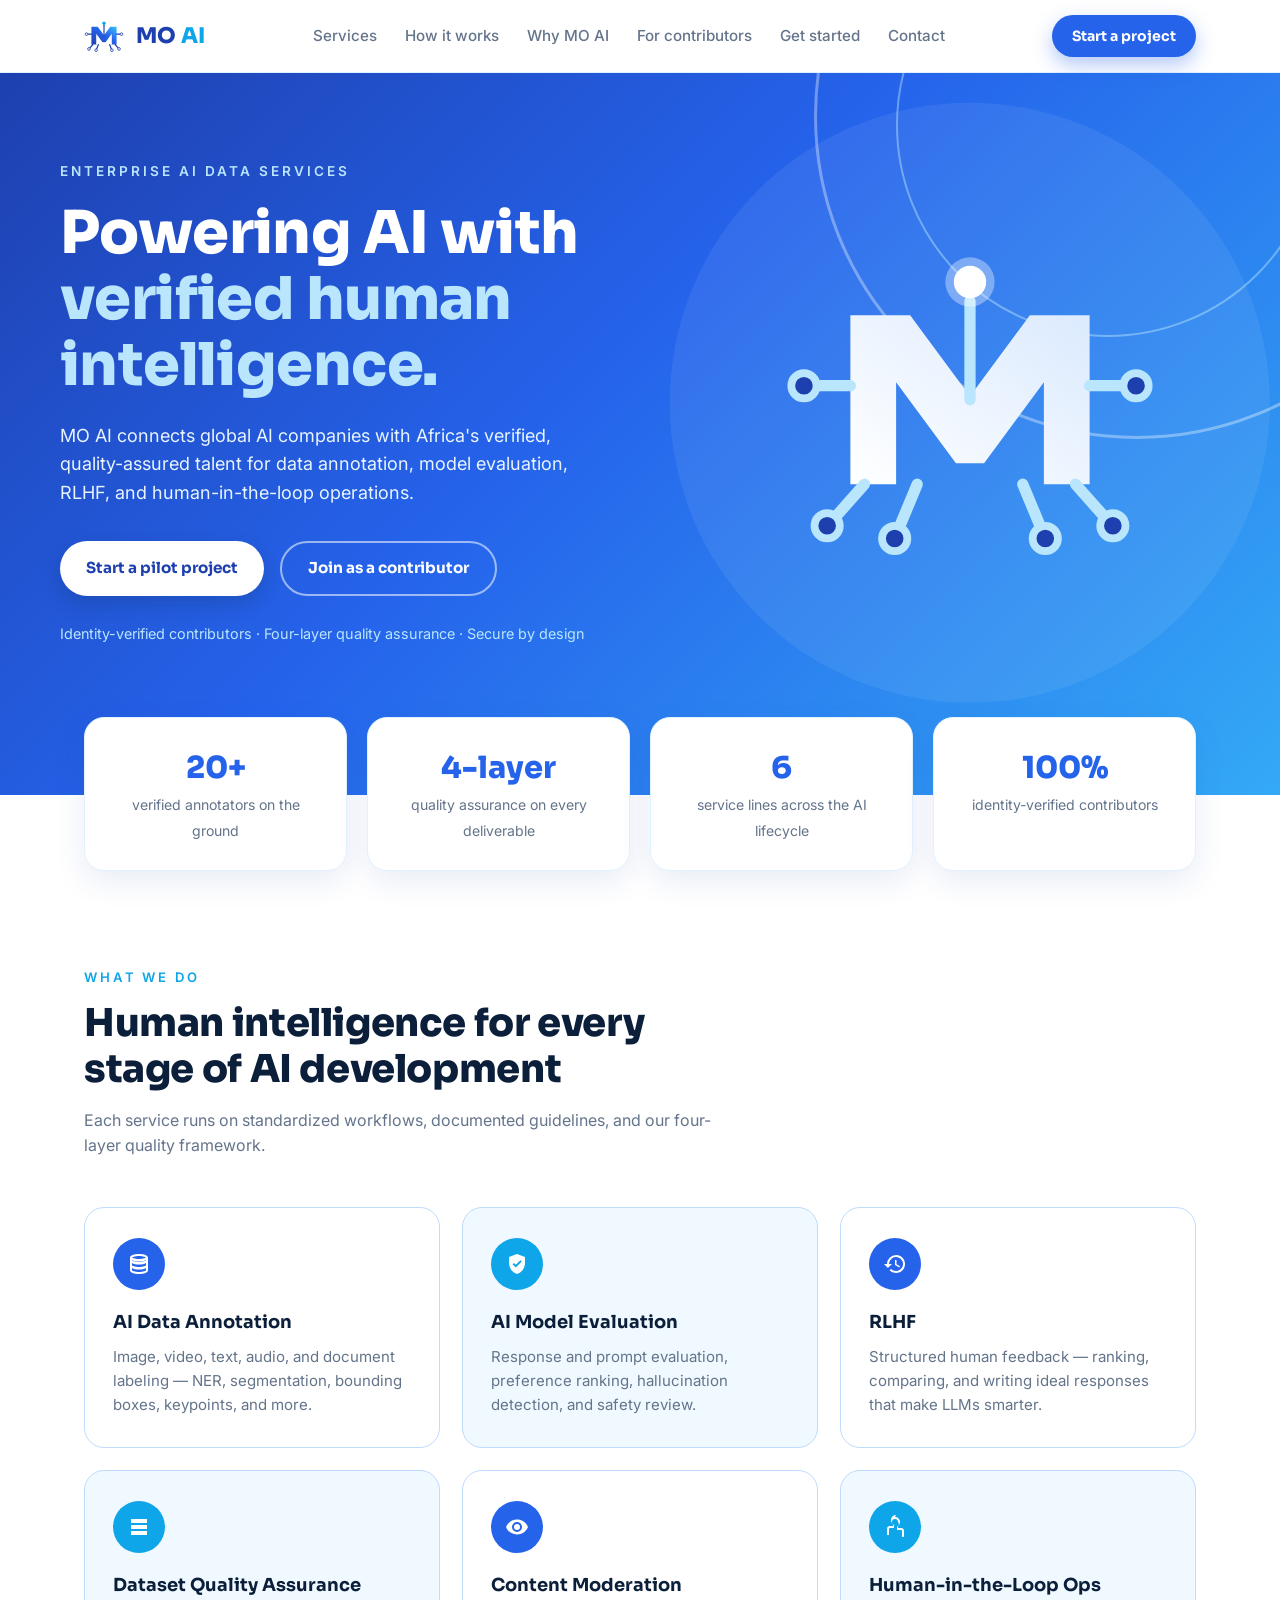
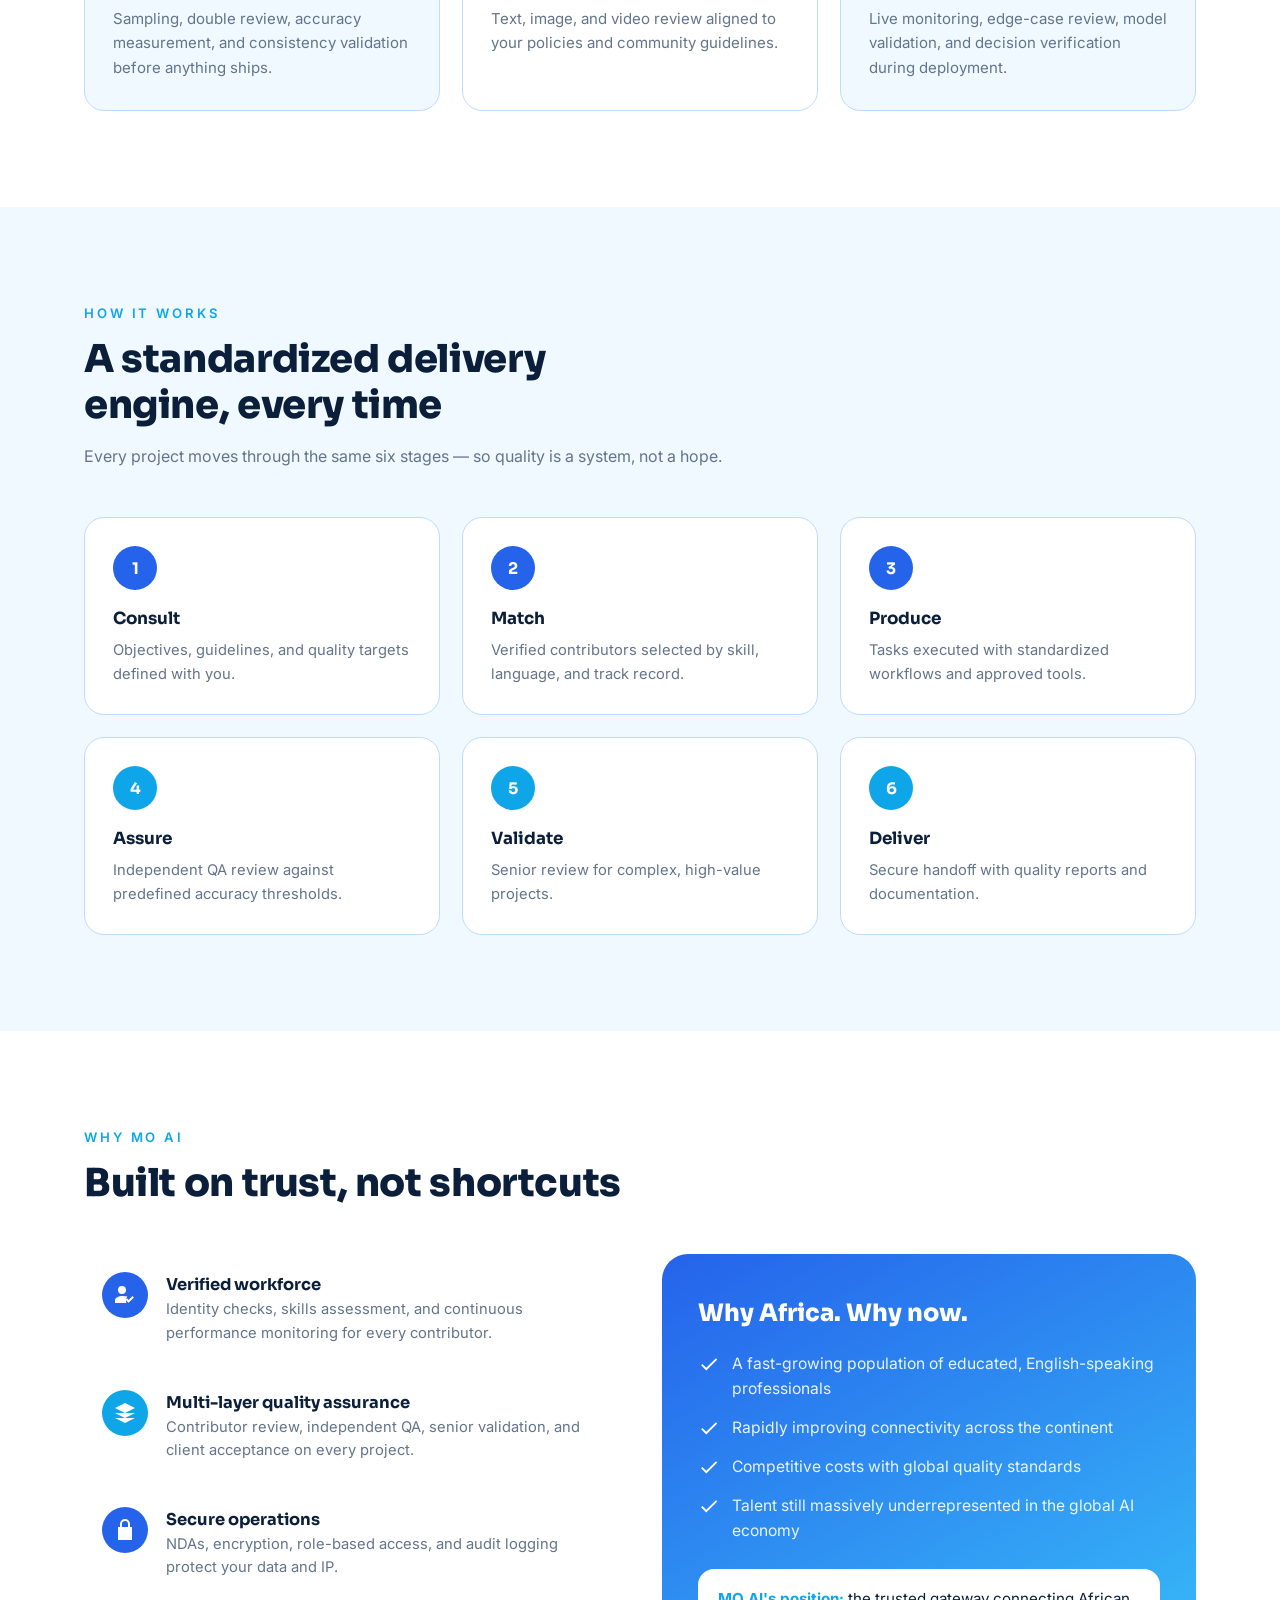
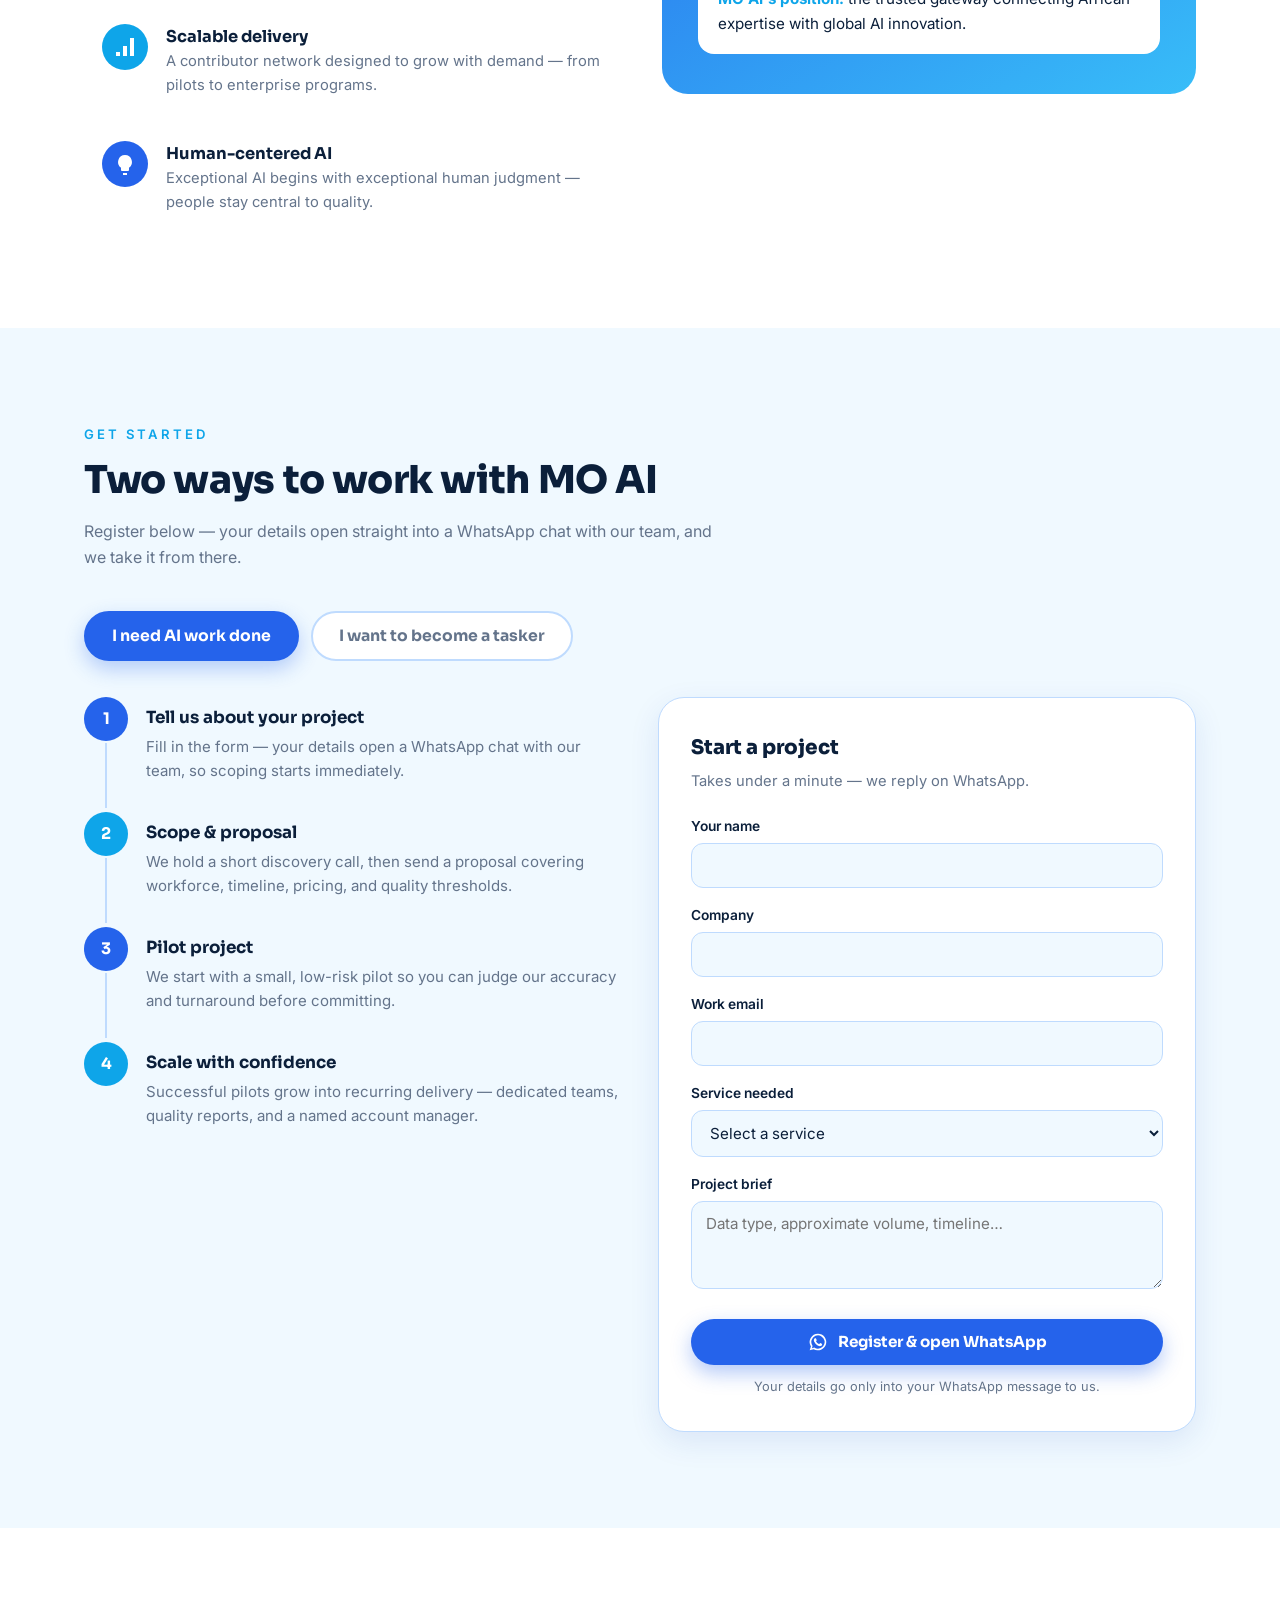
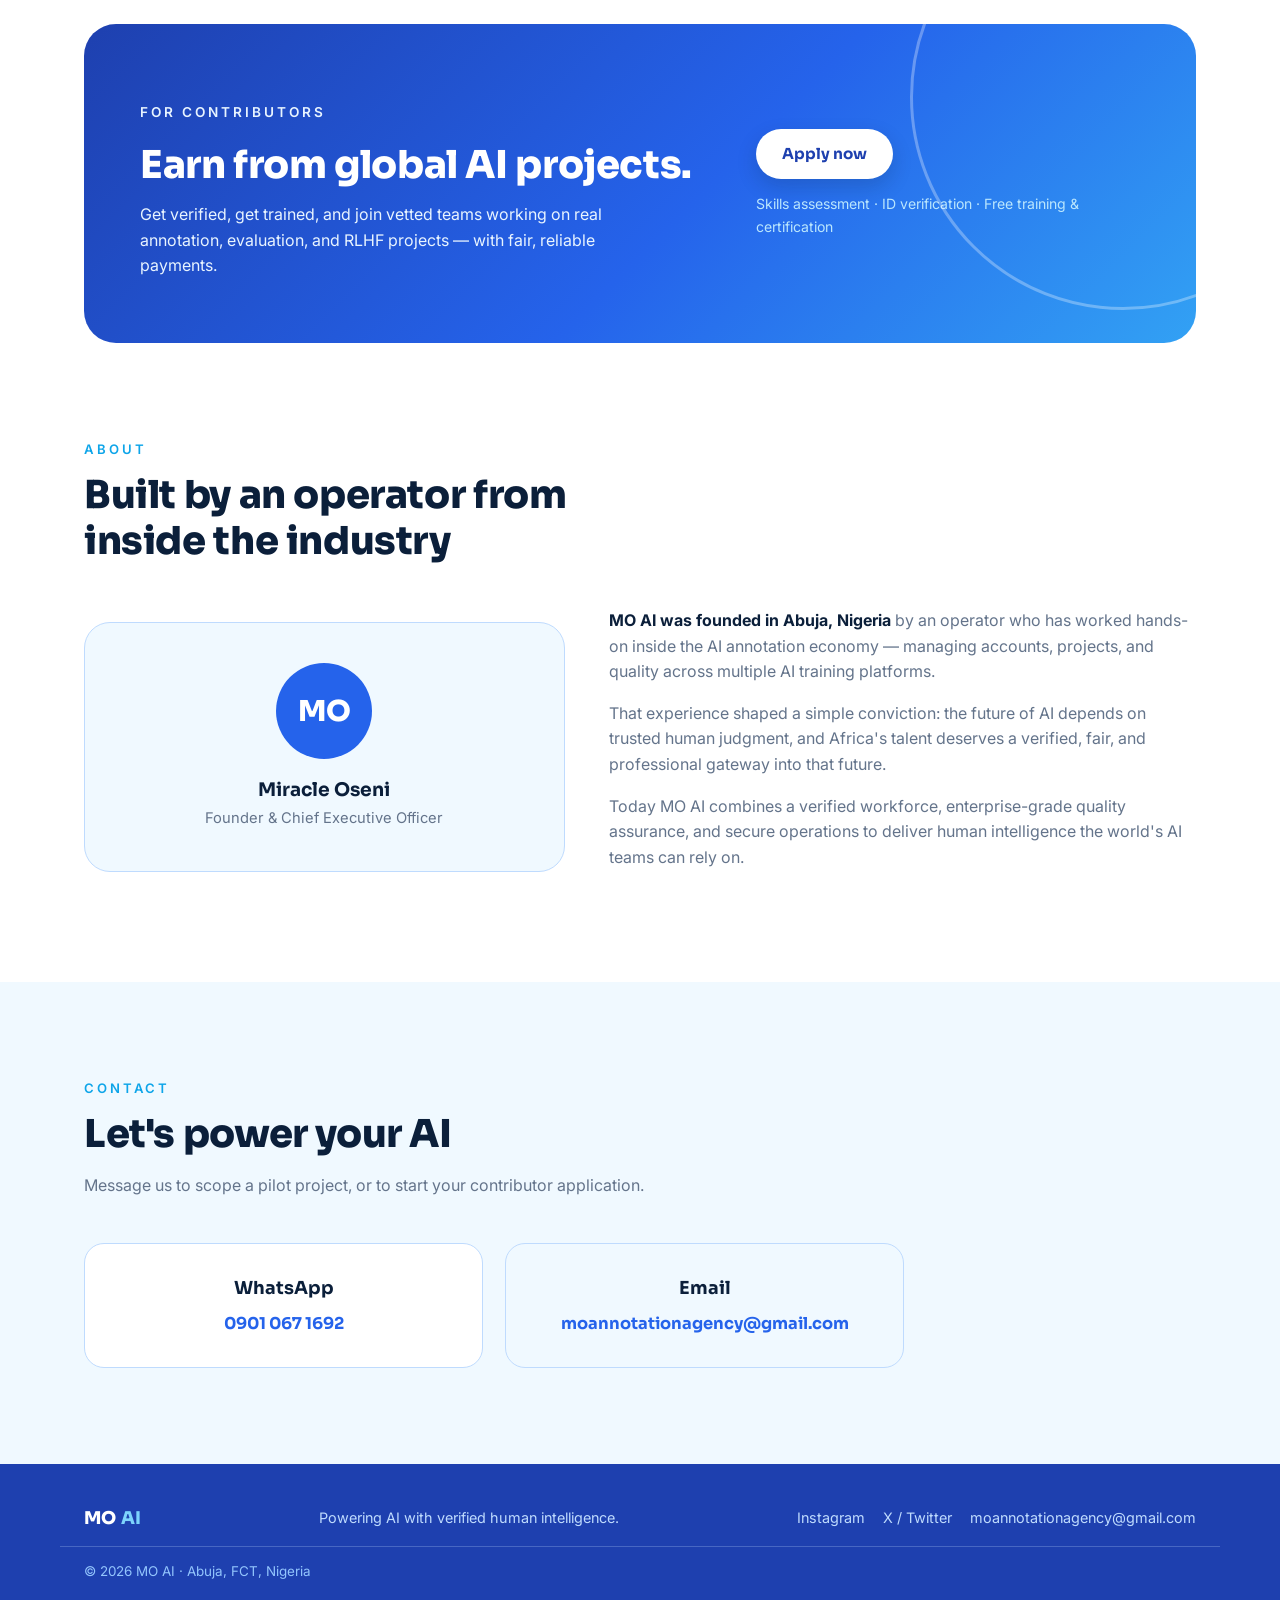
==== index.html @ 002bd19f "Rename MO_AI_Website.html to index.html" ====
<!DOCTYPE html>
<html lang="en">
<head>
<meta charset="UTF-8">
<meta name="viewport" content="width=device-width, initial-scale=1.0">
<title>MO AI — Powering AI with Verified Human Intelligence</title>
<meta name="description" content="MO AI provides enterprise-grade data annotation, AI evaluation, RLHF, and human-in-the-loop services delivered by Africa's verified talent.">
<link rel="preconnect" href="https://fonts.googleapis.com">
<link rel="preconnect" href="https://fonts.gstatic.com" crossorigin>
<link href="https://fonts.googleapis.com/css2?family=Sora:wght@600;700;800&family=Inter:wght@400;500;600;700&display=swap" rel="stylesheet">
<style>
:root{
  --deep:#1E40AF; --blue:#2563EB; --sky:#0EA5E9; --sky-br:#38BDF8;
  --tint:#F0F9FF; --tint2:#E0F2FE; --border:#BFDBFE;
  --ink:#0B1F3A; --mute:#64748B; --white:#FFFFFF;
  --sora:'Sora',sans-serif; --inter:'Inter',sans-serif;
  --radius:20px; --shadow:0 10px 30px rgba(30,64,175,.10);
}
*{margin:0;padding:0;box-sizing:border-box}
html{scroll-behavior:smooth}
body{font-family:var(--inter);color:var(--ink);background:var(--white);line-height:1.6;-webkit-font-smoothing:antialiased}
img,svg{display:block}
a{color:inherit;text-decoration:none}
:focus-visible{outline:3px solid var(--sky);outline-offset:3px;border-radius:6px}
.wrap{max-width:1160px;margin:0 auto;padding:0 24px}

/* ---------- nav ---------- */
.nav{position:sticky;top:0;z-index:50;background:rgba(255,255,255,.92);backdrop-filter:blur(10px);border-bottom:1px solid var(--tint2)}
.nav-in{display:flex;align-items:center;justify-content:space-between;height:72px}
.brand{display:flex;align-items:center;gap:12px;font-family:var(--sora);font-weight:800;font-size:1.35rem;letter-spacing:.01em}
.brand .mo{color:var(--deep)}.brand .ai{color:var(--sky)}
.brand svg{width:40px;height:40px}
.nav-links{display:flex;align-items:center;gap:28px;font-weight:500;font-size:.95rem;color:var(--mute)}
.nav-links a:hover{color:var(--blue)}
.btn{display:inline-flex;align-items:center;gap:10px;font-family:var(--sora);font-weight:700;border-radius:999px;padding:13px 26px;font-size:.95rem;transition:transform .15s ease, box-shadow .15s ease;cursor:pointer;border:0}
.btn:hover{transform:translateY(-2px)}
.btn-blue{background:var(--blue);color:#fff;box-shadow:0 8px 20px rgba(37,99,235,.35)}
.btn-white{background:#fff;color:var(--deep);box-shadow:0 8px 20px rgba(11,31,58,.18)}
.btn-ghost{background:transparent;color:#fff;border:2px solid rgba(255,255,255,.55)}
.btn-ghost:hover{border-color:#fff}
.nav .btn{padding:10px 20px;font-size:.88rem}
.menu-btn{display:none;background:none;border:0;cursor:pointer;padding:8px}
.menu-btn svg{width:26px;height:26px;stroke:var(--deep)}

/* ---------- hero ---------- */
.hero{position:relative;color:#fff;background:linear-gradient(135deg,var(--deep) 0%,var(--blue) 45%,var(--sky-br) 115%);overflow:hidden}
.hero::before,.hero::after{content:"";position:absolute;border-radius:50%;border:3px solid rgba(255,255,255,.35);pointer-events:none}
.hero::before{width:640px;height:640px;top:-280px;right:-180px}
.hero::after{width:420px;height:420px;top:-160px;right:-40px;border-color:rgba(186,230,253,.45);border-width:2px}
.hero-in{display:grid;grid-template-columns:1.1fr .9fr;gap:48px;align-items:center;padding:88px 0 150px;position:relative;z-index:1}
.kicker{font-family:var(--inter);font-weight:600;font-size:.85rem;letter-spacing:.22em;text-transform:uppercase;color:#BAE6FD;margin-bottom:18px}
.hero h1{font-family:var(--sora);font-weight:800;font-size:clamp(2.3rem,4.6vw,3.7rem);line-height:1.12;letter-spacing:-.01em}
.hero h1 .alt{color:#BAE6FD}
.hero p.lead{margin:22px 0 34px;font-size:1.13rem;color:#E8F4FF;max-width:34rem}
.hero-ctas{display:flex;gap:16px;flex-wrap:wrap}
.hero-note{margin-top:26px;font-size:.9rem;color:#BAE6FD}
.hero-mark{position:relative;display:flex;justify-content:center}
.hero-mark .halo{position:absolute;inset:auto;width:120%;aspect-ratio:1;border-radius:50%;background:rgba(255,255,255,.07);top:50%;left:50%;transform:translate(-50%,-50%)}
.hero-mark svg{width:min(380px,80%);height:auto;position:relative}
@keyframes pulse{0%,100%{transform:scale(1);opacity:1}50%{transform:scale(1.5);opacity:.25}}
.node-pulse{transform-origin:center;transform-box:fill-box;animation:pulse 2.6s ease-in-out infinite}
@media (prefers-reduced-motion:reduce){.node-pulse{animation:none}html{scroll-behavior:auto}}

/* ---------- stats ---------- */
.stats{position:relative;z-index:2;margin-top:-78px}
.stats-grid{display:grid;grid-template-columns:repeat(4,1fr);gap:20px}
.stat{background:#fff;border:1px solid var(--tint2);border-radius:var(--radius);box-shadow:var(--shadow);padding:26px 24px;text-align:center}
.stat b{display:block;font-family:var(--sora);font-weight:800;font-size:1.9rem;color:var(--blue)}
.stat span{font-size:.88rem;color:var(--mute)}

/* ---------- sections ---------- */
section{padding:96px 0}
.eyebrow{font-weight:600;font-size:.82rem;letter-spacing:.22em;text-transform:uppercase;color:var(--sky);margin-bottom:12px}
h2{font-family:var(--sora);font-weight:800;font-size:clamp(1.7rem,3vw,2.4rem);line-height:1.2;letter-spacing:-.01em;max-width:36rem}
.section-sub{margin-top:16px;color:var(--mute);max-width:40rem}

/* services */
.grid-3{display:grid;grid-template-columns:repeat(3,1fr);gap:22px;margin-top:48px}
.card{border:1px solid var(--border);border-radius:var(--radius);padding:30px 28px;background:#fff;transition:transform .18s ease,box-shadow .18s ease}
.card:nth-child(even){background:var(--tint)}
.card:hover{transform:translateY(-5px);box-shadow:var(--shadow)}
.chip{width:52px;height:52px;border-radius:50%;display:flex;align-items:center;justify-content:center;margin-bottom:18px}
.chip svg{width:24px;height:24px;fill:#fff}
.c-blue{background:var(--blue)}.c-sky{background:var(--sky)}
.card h3{font-family:var(--sora);font-weight:700;font-size:1.12rem;margin-bottom:8px}
.card p{font-size:.94rem;color:var(--mute)}

/* process */
.process{background:var(--tint)}
.steps{display:grid;grid-template-columns:repeat(3,1fr);gap:22px;margin-top:48px}
.step{background:#fff;border:1px solid var(--border);border-radius:var(--radius);padding:28px}
.step .num{width:44px;height:44px;border-radius:50%;background:var(--blue);color:#fff;font-family:var(--sora);font-weight:700;display:flex;align-items:center;justify-content:center;margin-bottom:16px}
.step:nth-child(n+4) .num{background:var(--sky)}
.step h3{font-family:var(--sora);font-size:1.05rem;font-weight:700;margin-bottom:6px}
.step p{font-size:.92rem;color:var(--mute)}

/* why */
.why-grid{display:grid;grid-template-columns:1fr 1fr;gap:44px;margin-top:48px;align-items:start}
.pillars{display:flex;flex-direction:column;gap:8px}
.pillar{display:flex;gap:18px;padding:18px;border-radius:16px}
.pillar:hover{background:var(--tint)}
.pillar .chip{width:46px;height:46px;flex:none;margin:0}
.pillar h3{font-family:var(--sora);font-size:1.02rem;font-weight:700}
.pillar p{font-size:.92rem;color:var(--mute)}
.why-panel{background:linear-gradient(150deg,var(--blue),var(--sky-br));border-radius:26px;color:#fff;padding:40px 36px;position:sticky;top:100px}
.why-panel h3{font-family:var(--sora);font-weight:800;font-size:1.5rem;margin-bottom:16px}
.why-panel ul{list-style:none;display:flex;flex-direction:column;gap:14px;margin:18px 0 26px}
.why-panel li{display:flex;gap:12px;font-size:.98rem;color:#E8F4FF}
.why-panel li svg{width:22px;height:22px;flex:none;fill:#fff;margin-top:2px}
.why-quote{background:#fff;color:var(--ink);border-radius:16px;padding:18px 20px;font-size:.95rem}
.why-quote b{color:var(--sky)}

/* contributors band */
.join{background:linear-gradient(135deg,var(--deep),var(--blue) 55%,var(--sky-br) 120%);border-radius:32px;color:#fff;padding:64px 56px;display:grid;grid-template-columns:1.2fr .8fr;gap:40px;align-items:center;position:relative;overflow:hidden}
.join::after{content:"";position:absolute;width:420px;height:420px;border-radius:50%;border:3px solid rgba(255,255,255,.3);right:-140px;top:-140px}
.join h2{color:#fff}
.join p{color:#E8F4FF;margin-top:14px;max-width:30rem}
.join-ctas{display:flex;flex-direction:column;gap:14px;align-items:flex-start}
.join .small{font-size:.88rem;color:#BAE6FD}

/* about */
.about-grid{display:grid;grid-template-columns:.9fr 1.1fr;gap:44px;align-items:center;margin-top:44px}
.about-card{background:var(--tint);border:1px solid var(--border);border-radius:26px;padding:40px;text-align:center}
.about-card .avatar{width:96px;height:96px;border-radius:50%;background:var(--blue);color:#fff;font-family:var(--sora);font-weight:800;font-size:1.8rem;display:flex;align-items:center;justify-content:center;margin:0 auto 16px}
.about-card h3{font-family:var(--sora);font-weight:700}
.about-card span{color:var(--mute);font-size:.92rem}
.about-copy p{color:var(--mute);margin-bottom:16px}
.about-copy p b{color:var(--ink)}

/* get started */
.gs{background:var(--tint)}
.tabs{display:flex;gap:12px;margin-top:40px;flex-wrap:wrap}
.tab-btn{font-family:var(--sora);font-weight:700;font-size:.98rem;border:2px solid var(--border);background:#fff;color:var(--mute);border-radius:999px;padding:13px 26px;cursor:pointer;transition:all .15s ease}
.tab-btn.active{background:var(--blue);border-color:var(--blue);color:#fff;box-shadow:0 8px 20px rgba(37,99,235,.3)}
.tab-panel{display:none;margin-top:36px}
.tab-panel.active{display:grid;grid-template-columns:1fr 1fr;gap:36px;align-items:start}
.howto{display:flex;flex-direction:column;gap:0}
.howto .hstep{display:flex;gap:18px;position:relative;padding-bottom:28px}
.howto .hstep::before{content:"";position:absolute;left:21px;top:46px;bottom:4px;width:2px;background:var(--border)}
.howto .hstep:last-child::before{display:none}
.howto .num{width:44px;height:44px;flex:none;border-radius:50%;background:var(--blue);color:#fff;font-family:var(--sora);font-weight:700;display:flex;align-items:center;justify-content:center}
.howto .hstep:nth-child(even) .num{background:var(--sky)}
.howto h3{font-family:var(--sora);font-size:1.05rem;font-weight:700;margin-bottom:4px;padding-top:8px}
.howto p{font-size:.94rem;color:var(--mute)}
.regform{background:#fff;border:1px solid var(--border);border-radius:26px;padding:34px 32px;box-shadow:var(--shadow)}
.regform h3{font-family:var(--sora);font-weight:800;font-size:1.25rem;margin-bottom:6px}
.regform .formsub{font-size:.92rem;color:var(--mute);margin-bottom:22px}
.field{margin-bottom:16px}
.field label{display:block;font-weight:600;font-size:.86rem;margin-bottom:6px;color:var(--ink)}
.field input,.field select,.field textarea{width:100%;border:1.5px solid var(--border);border-radius:12px;padding:12px 14px;font-family:var(--inter);font-size:.95rem;color:var(--ink);background:var(--tint)}
.field input:focus,.field select:focus,.field textarea:focus{outline:none;border-color:var(--blue);background:#fff}
.field textarea{resize:vertical;min-height:88px}
.regform .btn{width:100%;justify-content:center;margin-top:6px}
.regform .privacy{font-size:.8rem;color:var(--mute);margin-top:12px;text-align:center}
.wa-ico{width:20px;height:20px;fill:#fff}

/* contact / footer */
.contact{background:var(--tint)}
.contact-grid{display:grid;grid-template-columns:repeat(2,1fr);gap:22px;margin-top:44px;max-width:820px}
.contact .card{text-align:center}
.contact .card a{font-family:var(--sora);font-weight:700;color:var(--blue);font-size:1.02rem}
footer{background:var(--deep);color:#BFDBFE;padding:40px 0;font-size:.9rem}
.foot{display:flex;align-items:center;justify-content:space-between;gap:20px;flex-wrap:wrap}
.foot .brand{font-size:1.1rem}
.foot .brand .mo{color:#fff}.foot .brand .ai{color:#7DD3FC}
.foot a:hover{color:#fff}

/* reveal */
.reveal{opacity:0;transform:translateY(22px);transition:opacity .6s ease,transform .6s ease}
.reveal.in{opacity:1;transform:none}
@media (prefers-reduced-motion:reduce){.reveal{opacity:1;transform:none;transition:none}}

/* responsive */
@media (max-width:960px){
  .hero-in{grid-template-columns:1fr;padding:64px 0 130px}
  .hero-mark{order:-1}.hero-mark svg{width:220px}
  .stats-grid{grid-template-columns:repeat(2,1fr)}
  .grid-3,.steps{grid-template-columns:repeat(2,1fr)}
  .why-grid,.about-grid,.join{grid-template-columns:1fr}
  .tab-panel.active{grid-template-columns:1fr}
  .why-panel{position:static}
  .contact-grid{grid-template-columns:1fr}
  .nav-links{display:none;position:absolute;top:72px;left:0;right:0;background:#fff;flex-direction:column;align-items:flex-start;padding:20px 24px;gap:18px;border-bottom:1px solid var(--tint2)}
  .nav-links.open{display:flex}
  .menu-btn{display:block}
}
@media (max-width:600px){
  .grid-3,.steps{grid-template-columns:1fr}
  .join{padding:44px 28px}
  section{padding:72px 0}
}
</style>
</head>
<body>

<!-- ================= NAV ================= -->
<nav class="nav">
  <div class="wrap nav-in">
    <a class="brand" href="#top" aria-label="MO AI home">
      <svg viewBox="-4 6 108 90" aria-hidden="true">
        <defs><linearGradient id="g1" x1="0" y1="1" x2="1" y2="0">
          <stop offset="0" stop-color="#1E40AF"/><stop offset=".55" stop-color="#2563EB"/><stop offset="1" stop-color="#38BDF8"/>
        </linearGradient></defs>
        <polygon points="16,26 33,26 50,49 67,26 84,26 84,74 71,74 71,45 54,68 46,68 29,45 29,74 16,74" fill="url(#g1)"/>
        <g stroke="#1E40AF" stroke-width="3.2" stroke-linecap="round">
          <line x1="50" y1="50" x2="50" y2="22"/><line x1="35" y1="74" x2="30" y2="86"/><line x1="65" y1="74" x2="70" y2="86"/>
          <line x1="20" y1="74" x2="12" y2="83"/><line x1="80" y1="74" x2="88" y2="83"/>
          <line x1="16" y1="46" x2="6" y2="46"/><line x1="84" y1="46" x2="94" y2="46"/>
        </g>
        <g fill="#fff" stroke="#1E40AF" stroke-width="2.2">
          <circle cx="28.6" cy="89.4" r="3.6"/><circle cx="71.4" cy="89.4" r="3.6"/><circle cx="9.4" cy="85.8" r="3.6"/>
          <circle cx="90.6" cy="85.8" r="3.6"/><circle cx="2.8" cy="46" r="3.6"/><circle cx="97.2" cy="46" r="3.6"/>
        </g>
        <circle cx="50" cy="16.5" r="4.6" fill="#0EA5E9"/>
      </svg>
      <span><span class="mo">MO</span> <span class="ai">AI</span></span>
    </a>
    <div class="nav-links" id="navLinks">
      <a href="#services">Services</a>
      <a href="#process">How it works</a>
      <a href="#why">Why MO AI</a>
      <a href="#start-tasker">For contributors</a>
      <a href="#start-client">Get started</a>
      <a href="#contact">Contact</a>
    </div>
    <div style="display:flex;align-items:center;gap:12px">
      <a class="btn btn-blue" href="https://wa.me/2349010671692" target="_blank" rel="noopener">Start a project</a>
      <button class="menu-btn" id="menuBtn" aria-label="Open menu" aria-expanded="false">
        <svg viewBox="0 0 24 24" fill="none" stroke-width="2.4" stroke-linecap="round"><path d="M4 7h16M4 12h16M4 17h16"/></svg>
      </button>
    </div>
  </div>
</nav>

<!-- ================= HERO ================= -->
<header class="hero" id="top">
  <div class="wrap hero-in">
    <div>
      <p class="kicker">Enterprise AI data services</p>
      <h1>Powering AI with <span class="alt">verified human intelligence.</span></h1>
      <p class="lead">MO AI connects global AI companies with Africa's verified, quality-assured talent for data annotation, model evaluation, RLHF, and human-in-the-loop operations.</p>
      <div class="hero-ctas">
        <a class="btn btn-white" href="#start-client">Start a pilot project</a>
        <a class="btn btn-ghost" href="#start-tasker">Join as a contributor</a>
      </div>
      <p class="hero-note">Identity-verified contributors · Four-layer quality assurance · Secure by design</p>
    </div>
    <div class="hero-mark" aria-hidden="true">
      <div class="halo"></div>
      <svg viewBox="-4 6 108 90">
        <defs><linearGradient id="g2" x1="0" y1="1" x2="1" y2="0">
          <stop offset="0" stop-color="#ffffff"/><stop offset="1" stop-color="#DBEAFE"/>
        </linearGradient></defs>
        <polygon points="16,26 33,26 50,49 67,26 84,26 84,74 71,74 71,45 54,68 46,68 29,45 29,74 16,74" fill="url(#g2)"/>
        <g stroke="#BAE6FD" stroke-width="3.2" stroke-linecap="round">
          <line x1="50" y1="50" x2="50" y2="22"/><line x1="35" y1="74" x2="30" y2="86"/><line x1="65" y1="74" x2="70" y2="86"/>
          <line x1="20" y1="74" x2="12" y2="83"/><line x1="80" y1="74" x2="88" y2="83"/>
          <line x1="16" y1="46" x2="6" y2="46"/><line x1="84" y1="46" x2="94" y2="46"/>
        </g>
        <g fill="#1E40AF" stroke="#BAE6FD" stroke-width="2.2">
          <circle cx="28.6" cy="89.4" r="3.6"/><circle cx="71.4" cy="89.4" r="3.6"/><circle cx="9.4" cy="85.8" r="3.6"/>
          <circle cx="90.6" cy="85.8" r="3.6"/><circle cx="2.8" cy="46" r="3.6"/><circle cx="97.2" cy="46" r="3.6"/>
        </g>
        <circle class="node-pulse" cx="50" cy="16.5" r="7" fill="rgba(255,255,255,.35)"/>
        <circle cx="50" cy="16.5" r="4.6" fill="#ffffff"/>
      </svg>
    </div>
  </div>
</header>

<!-- ================= STATS ================= -->
<div class="stats">
  <div class="wrap stats-grid">
    <div class="stat reveal"><b>20+</b><span>verified annotators on the ground</span></div>
    <div class="stat reveal"><b>4-layer</b><span>quality assurance on every deliverable</span></div>
    <div class="stat reveal"><b>6</b><span>service lines across the AI lifecycle</span></div>
    <div class="stat reveal"><b>100%</b><span>identity-verified contributors</span></div>
  </div>
</div>

<!-- ================= SERVICES ================= -->
<section id="services">
  <div class="wrap">
    <p class="eyebrow reveal">What we do</p>
    <h2 class="reveal">Human intelligence for every stage of AI development</h2>
    <p class="section-sub reveal">Each service runs on standardized workflows, documented guidelines, and our four-layer quality framework.</p>
    <div class="grid-3">
      <div class="card reveal">
        <div class="chip c-blue"><svg viewBox="0 0 24 24"><path d="M12 2C7 2 3 3.6 3 5.5v13C3 20.4 7 22 12 22s9-1.6 9-3.5v-13C21 3.6 17 2 12 2zm0 2c4.4 0 7 1.3 7 1.5S16.4 7 12 7 5 5.7 5 5.5 7.6 4 12 4zm7 14.5c0 .2-2.6 1.5-7 1.5s-7-1.3-7-1.5V16c1.6 1 4.2 1.5 7 1.5s5.4-.5 7-1.5v2.5zm0-5c0 .2-2.6 1.5-7 1.5s-7-1.3-7-1.5V11c1.6 1 4.2 1.5 7 1.5s5.4-.5 7-1.5v2.5zm0-5C19 8.7 16.4 10 12 10S5 8.7 5 8.5V8c1.6 1 4.2 1.5 7 1.5S17.4 9 19 8v.5z"/></svg></div>
        <h3>AI Data Annotation</h3>
        <p>Image, video, text, audio, and document labeling — NER, segmentation, bounding boxes, keypoints, and more.</p>
      </div>
      <div class="card reveal">
        <div class="chip c-sky"><svg viewBox="0 0 24 24"><path d="M12 2 4 5v6c0 5 3.4 9.7 8 11 4.6-1.3 8-6 8-11V5l-8-3zm-1.2 13.6-3.3-3.3 1.4-1.4 1.9 1.9 4.6-4.6 1.4 1.4-6 6z"/></svg></div>
        <h3>AI Model Evaluation</h3>
        <p>Response and prompt evaluation, preference ranking, hallucination detection, and safety review.</p>
      </div>
      <div class="card reveal">
        <div class="chip c-blue"><svg viewBox="0 0 24 24"><path d="M13 3a9 9 0 0 0-9 9H1l3.9 3.9L9 12H6a7 7 0 1 1 2 4.9l-1.4 1.4A9 9 0 1 0 13 3zm-1 5v5l4.3 2.5.7-1.2-3.5-2V8H12z"/></svg></div>
        <h3>RLHF</h3>
        <p>Structured human feedback — ranking, comparing, and writing ideal responses that make LLMs smarter.</p>
      </div>
      <div class="card reveal">
        <div class="chip c-sky"><svg viewBox="0 0 24 24"><path d="M4 4h16v4H4V4zm0 6h16v4H4v-4zm0 6h16v4H4v-4z"/></svg></div>
        <h3>Dataset Quality Assurance</h3>
        <p>Sampling, double review, accuracy measurement, and consistency validation before anything ships.</p>
      </div>
      <div class="card reveal">
        <div class="chip c-blue"><svg viewBox="0 0 24 24"><path d="M12 4.5C7 4.5 2.7 7.6 1 12c1.7 4.4 6 7.5 11 7.5S21.3 16.4 23 12c-1.7-4.4-6-7.5-11-7.5zm0 12.5a5 5 0 1 1 0-10 5 5 0 0 1 0 10zm0-8a3 3 0 1 0 0 6 3 3 0 0 0 0-6z"/></svg></div>
        <h3>Content Moderation</h3>
        <p>Text, image, and video review aligned to your policies and community guidelines.</p>
      </div>
      <div class="card reveal">
        <div class="chip c-sky"><svg viewBox="0 0 24 24"><path d="M12 2a5 5 0 0 1 5 5c0 1.7-.8 3.1-2 4v2h3a3 3 0 0 1 3 3v6h-2v-6a1 1 0 0 0-1-1h-4v-3.3l.7-.5A3 3 0 0 0 15 7a3 3 0 1 0-6 0c0 1 .5 1.9 1.3 2.4l.7.5V13H7a1 1 0 0 0-1 1v6H4v-6a3 3 0 0 1 3-3h3v-2c-1.2-.9-2-2.3-2-4a5 5 0 0 1 5-5z"/></svg></div>
        <h3>Human-in-the-Loop Ops</h3>
        <p>Live monitoring, edge-case review, model validation, and decision verification during deployment.</p>
      </div>
    </div>
  </div>
</section>

<!-- ================= PROCESS ================= -->
<section class="process" id="process">
  <div class="wrap">
    <p class="eyebrow reveal">How it works</p>
    <h2 class="reveal">A standardized delivery engine, every time</h2>
    <p class="section-sub reveal">Every project moves through the same six stages — so quality is a system, not a hope.</p>
    <div class="steps">
      <div class="step reveal"><div class="num">1</div><h3>Consult</h3><p>Objectives, guidelines, and quality targets defined with you.</p></div>
      <div class="step reveal"><div class="num">2</div><h3>Match</h3><p>Verified contributors selected by skill, language, and track record.</p></div>
      <div class="step reveal"><div class="num">3</div><h3>Produce</h3><p>Tasks executed with standardized workflows and approved tools.</p></div>
      <div class="step reveal"><div class="num">4</div><h3>Assure</h3><p>Independent QA review against predefined accuracy thresholds.</p></div>
      <div class="step reveal"><div class="num">5</div><h3>Validate</h3><p>Senior review for complex, high-value projects.</p></div>
      <div class="step reveal"><div class="num">6</div><h3>Deliver</h3><p>Secure handoff with quality reports and documentation.</p></div>
    </div>
  </div>
</section>

<!-- ================= WHY ================= -->
<section id="why">
  <div class="wrap">
    <p class="eyebrow reveal">Why MO AI</p>
    <h2 class="reveal">Built on trust, not shortcuts</h2>
    <div class="why-grid">
      <div class="pillars">
        <div class="pillar reveal">
          <div class="chip c-blue"><svg viewBox="0 0 24 24"><path d="M9 11a4 4 0 1 0 0-8 4 4 0 0 0 0 8zm0 2c-3.3 0-7 1.7-7 4v3h11.5a6.5 6.5 0 0 1-.5-2.5c0-1.4.5-2.8 1.3-3.9C13 13.2 11 13 9 13zm10.5 0-3.9 3.9-1.6-1.6-1.4 1.4 3 3 5.3-5.3-1.4-1.4z"/></svg></div>
          <div><h3>Verified workforce</h3><p>Identity checks, skills assessment, and continuous performance monitoring for every contributor.</p></div>
        </div>
        <div class="pillar reveal">
          <div class="chip c-sky"><svg viewBox="0 0 24 24"><path d="M12 2 2 7l10 5 10-5-10-5zM2 12l10 5 10-5M2 17l10 5 10-5"/></svg></div>
          <div><h3>Multi-layer quality assurance</h3><p>Contributor review, independent QA, senior validation, and client acceptance on every project.</p></div>
        </div>
        <div class="pillar reveal">
          <div class="chip c-blue"><svg viewBox="0 0 24 24"><path d="M12 1a5 5 0 0 0-5 5v3H5v13h14V9h-2V6a5 5 0 0 0-5-5zm3 8H9V6a3 3 0 1 1 6 0v3z"/></svg></div>
          <div><h3>Secure operations</h3><p>NDAs, encryption, role-based access, and audit logging protect your data and IP.</p></div>
        </div>
        <div class="pillar reveal">
          <div class="chip c-sky"><svg viewBox="0 0 24 24"><path d="M3 17h4v4H3v-4zm7-6h4v10h-4V11zm7-8h4v18h-4V3z"/></svg></div>
          <div><h3>Scalable delivery</h3><p>A contributor network designed to grow with demand — from pilots to enterprise programs.</p></div>
        </div>
        <div class="pillar reveal">
          <div class="chip c-blue"><svg viewBox="0 0 24 24"><path d="M12 3a7 7 0 0 0-4 12.7V18a1 1 0 0 0 1 1h6a1 1 0 0 0 1-1v-2.3A7 7 0 0 0 12 3zm-2 18h4v2h-4v-2z"/></svg></div>
          <div><h3>Human-centered AI</h3><p>Exceptional AI begins with exceptional human judgment — people stay central to quality.</p></div>
        </div>
      </div>
      <aside class="why-panel reveal">
        <h3>Why Africa. Why now.</h3>
        <ul>
          <li><svg viewBox="0 0 24 24"><path d="M9 16.2 4.8 12l-1.4 1.4L9 19 21 7l-1.4-1.4L9 16.2z"/></svg>A fast-growing population of educated, English-speaking professionals</li>
          <li><svg viewBox="0 0 24 24"><path d="M9 16.2 4.8 12l-1.4 1.4L9 19 21 7l-1.4-1.4L9 16.2z"/></svg>Rapidly improving connectivity across the continent</li>
          <li><svg viewBox="0 0 24 24"><path d="M9 16.2 4.8 12l-1.4 1.4L9 19 21 7l-1.4-1.4L9 16.2z"/></svg>Competitive costs with global quality standards</li>
          <li><svg viewBox="0 0 24 24"><path d="M9 16.2 4.8 12l-1.4 1.4L9 19 21 7l-1.4-1.4L9 16.2z"/></svg>Talent still massively underrepresented in the global AI economy</li>
        </ul>
        <div class="why-quote"><b>MO AI's position:</b> the trusted gateway connecting African expertise with global AI innovation.</div>
      </aside>
    </div>
  </div>
</section>

<!-- ================= GET STARTED ================= -->
<section class="gs" id="get-started">
  <div class="wrap">
    <p class="eyebrow reveal">Get started</p>
    <h2 class="reveal">Two ways to work with MO AI</h2>
    <p class="section-sub reveal">Register below — your details open straight into a WhatsApp chat with our team, and we take it from there.</p>

    <div class="tabs reveal" role="tablist">
      <button class="tab-btn active" id="tabClient" role="tab" aria-selected="true" aria-controls="panelClient">I need AI work done</button>
      <button class="tab-btn" id="tabTasker" role="tab" aria-selected="false" aria-controls="panelTasker">I want to become a tasker</button>
    </div>

    <!-- CLIENTS -->
    <div class="tab-panel active" id="panelClient" role="tabpanel" aria-labelledby="tabClient">
      <div class="howto">
        <div class="hstep"><div class="num">1</div><div><h3>Tell us about your project</h3><p>Fill in the form — your details open a WhatsApp chat with our team, so scoping starts immediately.</p></div></div>
        <div class="hstep"><div class="num">2</div><div><h3>Scope &amp; proposal</h3><p>We hold a short discovery call, then send a proposal covering workforce, timeline, pricing, and quality thresholds.</p></div></div>
        <div class="hstep"><div class="num">3</div><div><h3>Pilot project</h3><p>We start with a small, low-risk pilot so you can judge our accuracy and turnaround before committing.</p></div></div>
        <div class="hstep"><div class="num">4</div><div><h3>Scale with confidence</h3><p>Successful pilots grow into recurring delivery — dedicated teams, quality reports, and a named account manager.</p></div></div>
      </div>
      <form class="regform" id="clientForm">
        <h3>Start a project</h3>
        <p class="formsub">Takes under a minute — we reply on WhatsApp.</p>
        <div class="field"><label for="cName">Your name</label><input id="cName" name="name" required autocomplete="name"></div>
        <div class="field"><label for="cCompany">Company</label><input id="cCompany" name="company" required autocomplete="organization"></div>
        <div class="field"><label for="cEmail">Work email</label><input id="cEmail" name="email" type="email" required autocomplete="email"></div>
        <div class="field"><label for="cService">Service needed</label>
          <select id="cService" name="service" required>
            <option value="" selected disabled>Select a service</option>
            <option>AI Data Annotation</option>
            <option>AI Model Evaluation</option>
            <option>RLHF</option>
            <option>Dataset Quality Assurance</option>
            <option>Content Moderation</option>
            <option>Human-in-the-Loop Operations</option>
            <option>Not sure yet</option>
          </select>
        </div>
        <div class="field"><label for="cBrief">Project brief</label><textarea id="cBrief" name="brief" placeholder="Data type, approximate volume, timeline…"></textarea></div>
        <button class="btn btn-blue" type="submit">
          <svg class="wa-ico" viewBox="0 0 24 24"><path d="M12 2A10 10 0 0 0 3.5 17.3L2 22l4.8-1.4A10 10 0 1 0 12 2zm0 18a8 8 0 0 1-4.1-1.1l-.3-.2-2.9.8.8-2.8-.2-.3A8 8 0 1 1 12 20zm4.4-5.9c-.2-.1-1.4-.7-1.6-.8-.2-.1-.4-.1-.5.1-.2.2-.6.8-.8.9-.1.2-.3.2-.5.1a6.6 6.6 0 0 1-3.3-2.9c-.2-.4.2-.4.7-1.3.1-.2 0-.4 0-.5l-.8-1.8c-.2-.5-.4-.4-.5-.4h-.5c-.2 0-.5.1-.7.3-.9.9-1.2 2.1-.6 3.5a11 11 0 0 0 4.3 4.8c1.6.9 2.7 1 3.6.8.6-.1 1.4-.6 1.6-1.2.2-.6.2-1.1.1-1.2 0-.1-.2-.2-.5-.3z"/></svg>
          Register &amp; open WhatsApp
        </button>
        <p class="privacy">Your details go only into your WhatsApp message to us.</p>
      </form>
    </div>

    <!-- TASKERS -->
    <div class="tab-panel" id="panelTasker" role="tabpanel" aria-labelledby="tabTasker">
      <div class="howto">
        <div class="hstep"><div class="num">1</div><div><h3>Apply</h3><p>Fill in the form — your application opens a WhatsApp chat with our onboarding team.</p></div></div>
        <div class="hstep"><div class="num">2</div><div><h3>Get verified</h3><p>Complete identity verification and a short skills assessment so we can match you to the right projects.</p></div></div>
        <div class="hstep"><div class="num">3</div><div><h3>Train &amp; certify</h3><p>Take free MO AI training on annotation standards, quality, and confidentiality — and earn your certification.</p></div></div>
        <div class="hstep"><div class="num">4</div><div><h3>Start earning</h3><p>Join vetted teams on live annotation, evaluation, and RLHF projects — with fair, reliable payouts.</p></div></div>
      </div>
      <form class="regform" id="taskerForm">
        <h3>Become a tasker</h3>
        <p class="formsub">Takes under a minute — we reply on WhatsApp.</p>
        <div class="field"><label for="tName">Your name</label><input id="tName" name="name" required autocomplete="name"></div>
        <div class="field"><label for="tEmail">Email</label><input id="tEmail" name="email" type="email" required autocomplete="email"></div>
        <div class="field"><label for="tCity">City &amp; country</label><input id="tCity" name="city" required placeholder="e.g. Abuja, Nigeria"></div>
        <div class="field"><label for="tSkill">Main skill area</label>
          <select id="tSkill" name="skill" required>
            <option value="" selected disabled>Select your strongest area</option>
            <option>Text annotation / writing</option>
            <option>Image / video annotation</option>
            <option>AI response evaluation / RLHF</option>
            <option>Coding / technical annotation</option>
            <option>Content moderation</option>
            <option>New to this — willing to learn</option>
          </select>
        </div>
        <div class="field"><label for="tExp">Experience (optional)</label><textarea id="tExp" name="exp" placeholder="Platforms you've worked on, languages you speak…"></textarea></div>
        <button class="btn btn-blue" type="submit">
          <svg class="wa-ico" viewBox="0 0 24 24"><path d="M12 2A10 10 0 0 0 3.5 17.3L2 22l4.8-1.4A10 10 0 1 0 12 2zm0 18a8 8 0 0 1-4.1-1.1l-.3-.2-2.9.8.8-2.8-.2-.3A8 8 0 1 1 12 20zm4.4-5.9c-.2-.1-1.4-.7-1.6-.8-.2-.1-.4-.1-.5.1-.2.2-.6.8-.8.9-.1.2-.3.2-.5.1a6.6 6.6 0 0 1-3.3-2.9c-.2-.4.2-.4.7-1.3.1-.2 0-.4 0-.5l-.8-1.8c-.2-.5-.4-.4-.5-.4h-.5c-.2 0-.5.1-.7.3-.9.9-1.2 2.1-.6 3.5a11 11 0 0 0 4.3 4.8c1.6.9 2.7 1 3.6.8.6-.1 1.4-.6 1.6-1.2.2-.6.2-1.1.1-1.2 0-.1-.2-.2-.5-.3z"/></svg>
          Apply &amp; open WhatsApp
        </button>
        <p class="privacy">Your details go only into your WhatsApp message to us.</p>
      </form>
    </div>
  </div>
</section>

<!-- ================= CONTRIBUTORS ================= -->
<section id="join">
  <div class="wrap">
    <div class="join reveal">
      <div>
        <p class="kicker">For contributors</p>
        <h2>Earn from global AI projects.</h2>
        <p>Get verified, get trained, and join vetted teams working on real annotation, evaluation, and RLHF projects — with fair, reliable payments.</p>
      </div>
      <div class="join-ctas">
        <a class="btn btn-white" href="#start-tasker">Apply now</a>
        <span class="small">Skills assessment · ID verification · Free training &amp; certification</span>
      </div>
    </div>
  </div>
</section>

<!-- ================= ABOUT ================= -->
<section id="about" style="padding-top:0">
  <div class="wrap">
    <p class="eyebrow reveal">About</p>
    <h2 class="reveal">Built by an operator from inside the industry</h2>
    <div class="about-grid">
      <div class="about-card reveal">
        <div class="avatar">MO</div>
        <h3>Miracle Oseni</h3>
        <span>Founder &amp; Chief Executive Officer</span>
      </div>
      <div class="about-copy reveal">
        <p><b>MO AI was founded in Abuja, Nigeria</b> by an operator who has worked hands-on inside the AI annotation economy — managing accounts, projects, and quality across multiple AI training platforms.</p>
        <p>That experience shaped a simple conviction: the future of AI depends on trusted human judgment, and Africa's talent deserves a verified, fair, and professional gateway into that future.</p>
        <p>Today MO AI combines a verified workforce, enterprise-grade quality assurance, and secure operations to deliver human intelligence the world's AI teams can rely on.</p>
      </div>
    </div>
  </div>
</section>

<!-- ================= CONTACT ================= -->
<section class="contact" id="contact">
  <div class="wrap">
    <p class="eyebrow reveal">Contact</p>
    <h2 class="reveal">Let's power your AI</h2>
    <p class="section-sub reveal">Message us to scope a pilot project, or to start your contributor application.</p>
    <div class="contact-grid">
      <div class="card reveal">
        <h3 style="margin-bottom:8px">WhatsApp</h3>
        <a href="https://wa.me/2349010671692" target="_blank" rel="noopener">0901 067 1692</a>
      </div>
      <div class="card reveal">
        <h3 style="margin-bottom:8px">Email</h3>
        <a href="mailto:moannotationagency@gmail.com">moannotationagency@gmail.com</a>
      </div>
    </div>
  </div>
</section>

<footer>
  <div class="wrap foot">
    <a class="brand" href="#top"><span><span class="mo">MO</span> <span class="ai">AI</span></span></a>
    <span>Powering AI with verified human intelligence.</span>
    <span style="display:flex;gap:18px;flex-wrap:wrap">
      <a href="https://instagram.com/moannotation_agency" target="_blank" rel="noopener">Instagram</a>
      <a href="https://x.com/MOAnnotationAg" target="_blank" rel="noopener">X / Twitter</a>
      <a href="mailto:moannotationagency@gmail.com">moannotationagency@gmail.com</a>
    </span>
  </div>
  <div class="wrap" style="margin-top:14px;padding-top:14px;border-top:1px solid rgba(191,219,254,.25);font-size:.84rem;color:#93C5FD">
    © 2026 MO AI · Abuja, FCT, Nigeria
  </div>
</footer>

<script>
// mobile menu
const btn=document.getElementById('menuBtn'),links=document.getElementById('navLinks');
btn.addEventListener('click',()=>{const open=links.classList.toggle('open');btn.setAttribute('aria-expanded',open)});
links.querySelectorAll('a').forEach(a=>a.addEventListener('click',()=>{links.classList.remove('open');btn.setAttribute('aria-expanded','false')}));
// get-started tabs
const tC=document.getElementById('tabClient'),tT=document.getElementById('tabTasker');
const pC=document.getElementById('panelClient'),pT=document.getElementById('panelTasker');
function showTab(which){
  const client=which==='client';
  tC.classList.toggle('active',client);tT.classList.toggle('active',!client);
  tC.setAttribute('aria-selected',client);tT.setAttribute('aria-selected',!client);
  pC.classList.toggle('active',client);pT.classList.toggle('active',!client);
}
tC.addEventListener('click',()=>showTab('client'));
tT.addEventListener('click',()=>showTab('tasker'));
// deep links: #start-client / #start-tasker
function routeHash(){
  if(location.hash==='#start-tasker'){showTab('tasker');document.getElementById('get-started').scrollIntoView();}
  if(location.hash==='#start-client'){showTab('client');document.getElementById('get-started').scrollIntoView();}
}
window.addEventListener('hashchange',routeHash);routeHash();
// forms -> WhatsApp
const WA='https://wa.me/2349010671692?text=';
document.getElementById('clientForm').addEventListener('submit',e=>{
  e.preventDefault();const f=e.target;
  const msg=`Hello MO AI! I'd like to start a project.\n\nName: ${f.name.value}\nCompany: ${f.company.value}\nEmail: ${f.email.value}\nService: ${f.service.value}\nBrief: ${f.brief.value||'-'}`;
  window.open(WA+encodeURIComponent(msg),'_blank','noopener');
});
document.getElementById('taskerForm').addEventListener('submit',e=>{
  e.preventDefault();const f=e.target;
  const msg=`Hello MO AI! I want to become a tasker.\n\nName: ${f.name.value}\nEmail: ${f.email.value}\nLocation: ${f.city.value}\nSkill area: ${f.skill.value}\nExperience: ${f.exp.value||'-'}`;
  window.open(WA+encodeURIComponent(msg),'_blank','noopener');
});
// scroll reveal
const io=new IntersectionObserver(es=>es.forEach(e=>{if(e.isIntersecting){e.target.classList.add('in');io.unobserve(e.target)}}),{threshold:.12});
document.querySelectorAll('.reveal').forEach(el=>io.observe(el));
</script>
</body>
</html>
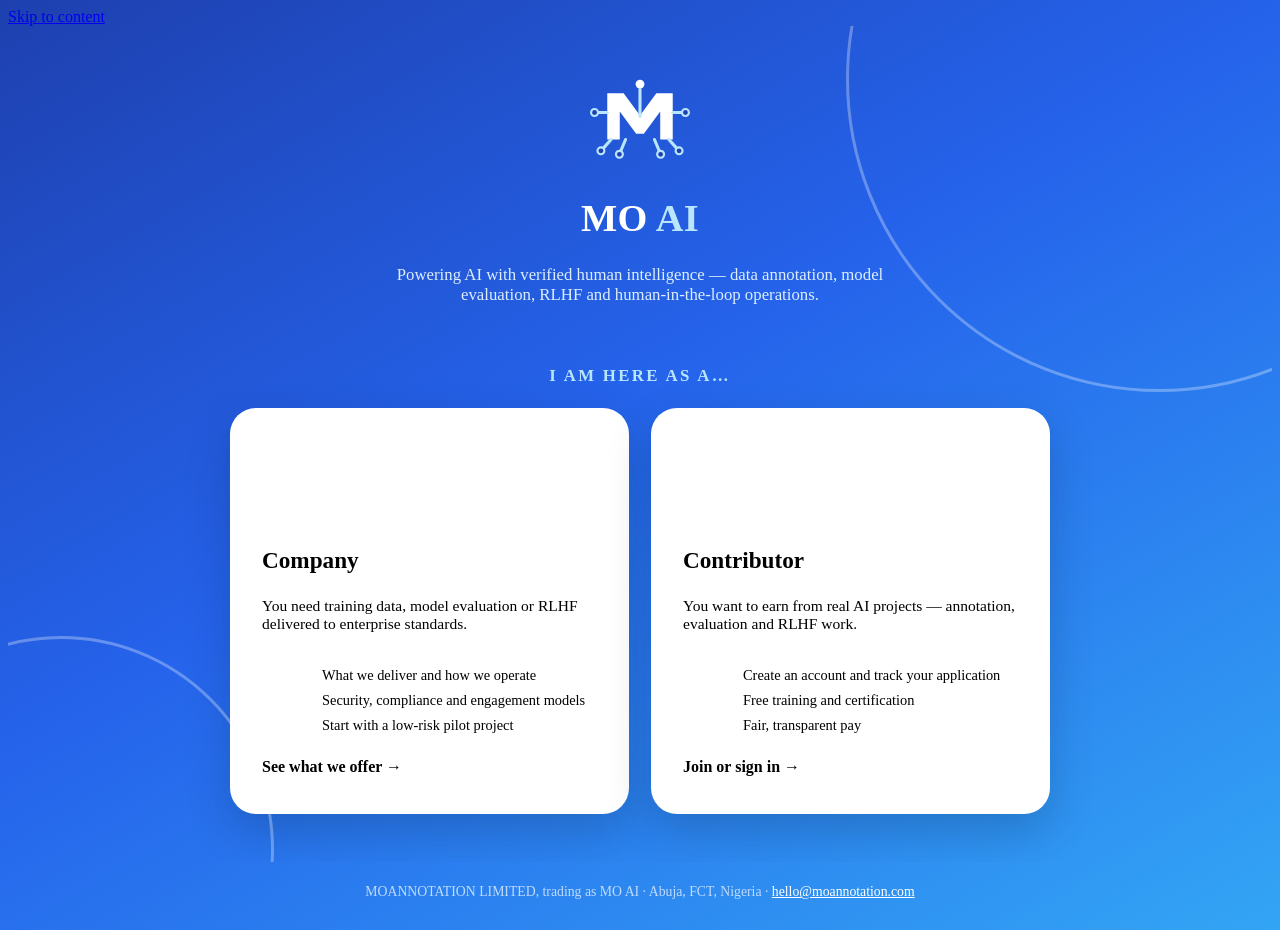
==== commit 62d14f2a: "Add files via upload" ====
--- a/index.html
+++ b/index.html
@@ -4,571 +4,123 @@
 <meta charset="UTF-8">
 <meta name="viewport" content="width=device-width, initial-scale=1.0">
 <title>MO AI — Powering AI with Verified Human Intelligence</title>
-<meta name="description" content="MO AI provides enterprise-grade data annotation, AI evaluation, RLHF, and human-in-the-loop services delivered by Africa's verified talent.">
+<meta name="description" content="MO AI connects global AI companies with verified African talent for data annotation, model evaluation and RLHF. Choose your path: hire our workforce, or join it.">
+<link rel="canonical" href="https://moannotation.com/">
+<meta name="referrer" content="strict-origin-when-cross-origin">
+<meta name="robots" content="index, follow, max-image-preview:large">
+<meta property="og:type" content="website">
+<meta property="og:url" content="https://moannotation.com/">
+<meta property="og:site_name" content="MO AI">
+<meta property="og:title" content="MO AI — Powering AI with Verified Human Intelligence">
+<meta property="og:description" content="MO AI connects global AI companies with verified African talent for data annotation, model evaluation and RLHF. Choose your path: hire our workforce, or join it.">
+<meta property="og:image" content="https://moannotation.com/assets/og-image.png">
+<meta property="og:image:width" content="1200">
+<meta property="og:image:height" content="630">
+<meta name="twitter:card" content="summary_large_image">
+<meta name="twitter:title" content="MO AI — Powering AI with Verified Human Intelligence">
+<meta name="twitter:description" content="MO AI connects global AI companies with verified African talent for data annotation, model evaluation and RLHF. Choose your path: hire our workforce, or join it.">
+<meta name="twitter:image" content="https://moannotation.com/assets/og-image.png">
+<meta name="theme-color" content="#2563EB">
+<link rel="icon" href="assets/favicon.ico" sizes="any">
+<link rel="icon" type="image/png" sizes="32x32" href="assets/favicon-32.png">
+<link rel="apple-touch-icon" href="assets/apple-touch-icon.png">
 <link rel="preconnect" href="https://fonts.googleapis.com">
 <link rel="preconnect" href="https://fonts.gstatic.com" crossorigin>
 <link href="https://fonts.googleapis.com/css2?family=Sora:wght@600;700;800&family=Inter:wght@400;500;600;700&display=swap" rel="stylesheet">
+<link rel="stylesheet" href="assets/style.css">
 <style>
-:root{
-  --deep:#1E40AF; --blue:#2563EB; --sky:#0EA5E9; --sky-br:#38BDF8;
-  --tint:#F0F9FF; --tint2:#E0F2FE; --border:#BFDBFE;
-  --ink:#0B1F3A; --mute:#64748B; --white:#FFFFFF;
-  --sora:'Sora',sans-serif; --inter:'Inter',sans-serif;
-  --radius:20px; --shadow:0 10px 30px rgba(30,64,175,.10);
-}
-*{margin:0;padding:0;box-sizing:border-box}
-html{scroll-behavior:smooth}
-body{font-family:var(--inter);color:var(--ink);background:var(--white);line-height:1.6;-webkit-font-smoothing:antialiased}
-img,svg{display:block}
-a{color:inherit;text-decoration:none}
-:focus-visible{outline:3px solid var(--sky);outline-offset:3px;border-radius:6px}
-.wrap{max-width:1160px;margin:0 auto;padding:0 24px}
-
-/* ---------- nav ---------- */
-.nav{position:sticky;top:0;z-index:50;background:rgba(255,255,255,.92);backdrop-filter:blur(10px);border-bottom:1px solid var(--tint2)}
-.nav-in{display:flex;align-items:center;justify-content:space-between;height:72px}
-.brand{display:flex;align-items:center;gap:12px;font-family:var(--sora);font-weight:800;font-size:1.35rem;letter-spacing:.01em}
-.brand .mo{color:var(--deep)}.brand .ai{color:var(--sky)}
-.brand svg{width:40px;height:40px}
-.nav-links{display:flex;align-items:center;gap:28px;font-weight:500;font-size:.95rem;color:var(--mute)}
-.nav-links a:hover{color:var(--blue)}
-.btn{display:inline-flex;align-items:center;gap:10px;font-family:var(--sora);font-weight:700;border-radius:999px;padding:13px 26px;font-size:.95rem;transition:transform .15s ease, box-shadow .15s ease;cursor:pointer;border:0}
-.btn:hover{transform:translateY(-2px)}
-.btn-blue{background:var(--blue);color:#fff;box-shadow:0 8px 20px rgba(37,99,235,.35)}
-.btn-white{background:#fff;color:var(--deep);box-shadow:0 8px 20px rgba(11,31,58,.18)}
-.btn-ghost{background:transparent;color:#fff;border:2px solid rgba(255,255,255,.55)}
-.btn-ghost:hover{border-color:#fff}
-.nav .btn{padding:10px 20px;font-size:.88rem}
-.menu-btn{display:none;background:none;border:0;cursor:pointer;padding:8px}
-.menu-btn svg{width:26px;height:26px;stroke:var(--deep)}
-
-/* ---------- hero ---------- */
-.hero{position:relative;color:#fff;background:linear-gradient(135deg,var(--deep) 0%,var(--blue) 45%,var(--sky-br) 115%);overflow:hidden}
-.hero::before,.hero::after{content:"";position:absolute;border-radius:50%;border:3px solid rgba(255,255,255,.35);pointer-events:none}
-.hero::before{width:640px;height:640px;top:-280px;right:-180px}
-.hero::after{width:420px;height:420px;top:-160px;right:-40px;border-color:rgba(186,230,253,.45);border-width:2px}
-.hero-in{display:grid;grid-template-columns:1.1fr .9fr;gap:48px;align-items:center;padding:88px 0 150px;position:relative;z-index:1}
-.kicker{font-family:var(--inter);font-weight:600;font-size:.85rem;letter-spacing:.22em;text-transform:uppercase;color:#BAE6FD;margin-bottom:18px}
-.hero h1{font-family:var(--sora);font-weight:800;font-size:clamp(2.3rem,4.6vw,3.7rem);line-height:1.12;letter-spacing:-.01em}
-.hero h1 .alt{color:#BAE6FD}
-.hero p.lead{margin:22px 0 34px;font-size:1.13rem;color:#E8F4FF;max-width:34rem}
-.hero-ctas{display:flex;gap:16px;flex-wrap:wrap}
-.hero-note{margin-top:26px;font-size:.9rem;color:#BAE6FD}
-.hero-mark{position:relative;display:flex;justify-content:center}
-.hero-mark .halo{position:absolute;inset:auto;width:120%;aspect-ratio:1;border-radius:50%;background:rgba(255,255,255,.07);top:50%;left:50%;transform:translate(-50%,-50%)}
-.hero-mark svg{width:min(380px,80%);height:auto;position:relative}
-@keyframes pulse{0%,100%{transform:scale(1);opacity:1}50%{transform:scale(1.5);opacity:.25}}
-.node-pulse{transform-origin:center;transform-box:fill-box;animation:pulse 2.6s ease-in-out infinite}
-@media (prefers-reduced-motion:reduce){.node-pulse{animation:none}html{scroll-behavior:auto}}
-
-/* ---------- stats ---------- */
-.stats{position:relative;z-index:2;margin-top:-78px}
-.stats-grid{display:grid;grid-template-columns:repeat(4,1fr);gap:20px}
-.stat{background:#fff;border:1px solid var(--tint2);border-radius:var(--radius);box-shadow:var(--shadow);padding:26px 24px;text-align:center}
-.stat b{display:block;font-family:var(--sora);font-weight:800;font-size:1.9rem;color:var(--blue)}
-.stat span{font-size:.88rem;color:var(--mute)}
-
-/* ---------- sections ---------- */
-section{padding:96px 0}
-.eyebrow{font-weight:600;font-size:.82rem;letter-spacing:.22em;text-transform:uppercase;color:var(--sky);margin-bottom:12px}
-h2{font-family:var(--sora);font-weight:800;font-size:clamp(1.7rem,3vw,2.4rem);line-height:1.2;letter-spacing:-.01em;max-width:36rem}
-.section-sub{margin-top:16px;color:var(--mute);max-width:40rem}
-
-/* services */
-.grid-3{display:grid;grid-template-columns:repeat(3,1fr);gap:22px;margin-top:48px}
-.card{border:1px solid var(--border);border-radius:var(--radius);padding:30px 28px;background:#fff;transition:transform .18s ease,box-shadow .18s ease}
-.card:nth-child(even){background:var(--tint)}
-.card:hover{transform:translateY(-5px);box-shadow:var(--shadow)}
-.chip{width:52px;height:52px;border-radius:50%;display:flex;align-items:center;justify-content:center;margin-bottom:18px}
-.chip svg{width:24px;height:24px;fill:#fff}
-.c-blue{background:var(--blue)}.c-sky{background:var(--sky)}
-.card h3{font-family:var(--sora);font-weight:700;font-size:1.12rem;margin-bottom:8px}
-.card p{font-size:.94rem;color:var(--mute)}
-
-/* process */
-.process{background:var(--tint)}
-.steps{display:grid;grid-template-columns:repeat(3,1fr);gap:22px;margin-top:48px}
-.step{background:#fff;border:1px solid var(--border);border-radius:var(--radius);padding:28px}
-.step .num{width:44px;height:44px;border-radius:50%;background:var(--blue);color:#fff;font-family:var(--sora);font-weight:700;display:flex;align-items:center;justify-content:center;margin-bottom:16px}
-.step:nth-child(n+4) .num{background:var(--sky)}
-.step h3{font-family:var(--sora);font-size:1.05rem;font-weight:700;margin-bottom:6px}
-.step p{font-size:.92rem;color:var(--mute)}
-
-/* why */
-.why-grid{display:grid;grid-template-columns:1fr 1fr;gap:44px;margin-top:48px;align-items:start}
-.pillars{display:flex;flex-direction:column;gap:8px}
-.pillar{display:flex;gap:18px;padding:18px;border-radius:16px}
-.pillar:hover{background:var(--tint)}
-.pillar .chip{width:46px;height:46px;flex:none;margin:0}
-.pillar h3{font-family:var(--sora);font-size:1.02rem;font-weight:700}
-.pillar p{font-size:.92rem;color:var(--mute)}
-.why-panel{background:linear-gradient(150deg,var(--blue),var(--sky-br));border-radius:26px;color:#fff;padding:40px 36px;position:sticky;top:100px}
-.why-panel h3{font-family:var(--sora);font-weight:800;font-size:1.5rem;margin-bottom:16px}
-.why-panel ul{list-style:none;display:flex;flex-direction:column;gap:14px;margin:18px 0 26px}
-.why-panel li{display:flex;gap:12px;font-size:.98rem;color:#E8F4FF}
-.why-panel li svg{width:22px;height:22px;flex:none;fill:#fff;margin-top:2px}
-.why-quote{background:#fff;color:var(--ink);border-radius:16px;padding:18px 20px;font-size:.95rem}
-.why-quote b{color:var(--sky)}
-
-/* contributors band */
-.join{background:linear-gradient(135deg,var(--deep),var(--blue) 55%,var(--sky-br) 120%);border-radius:32px;color:#fff;padding:64px 56px;display:grid;grid-template-columns:1.2fr .8fr;gap:40px;align-items:center;position:relative;overflow:hidden}
-.join::after{content:"";position:absolute;width:420px;height:420px;border-radius:50%;border:3px solid rgba(255,255,255,.3);right:-140px;top:-140px}
-.join h2{color:#fff}
-.join p{color:#E8F4FF;margin-top:14px;max-width:30rem}
-.join-ctas{display:flex;flex-direction:column;gap:14px;align-items:flex-start}
-.join .small{font-size:.88rem;color:#BAE6FD}
-
-/* about */
-.about-grid{display:grid;grid-template-columns:.9fr 1.1fr;gap:44px;align-items:center;margin-top:44px}
-.about-card{background:var(--tint);border:1px solid var(--border);border-radius:26px;padding:40px;text-align:center}
-.about-card .avatar{width:96px;height:96px;border-radius:50%;background:var(--blue);color:#fff;font-family:var(--sora);font-weight:800;font-size:1.8rem;display:flex;align-items:center;justify-content:center;margin:0 auto 16px}
-.about-card h3{font-family:var(--sora);font-weight:700}
-.about-card span{color:var(--mute);font-size:.92rem}
-.about-copy p{color:var(--mute);margin-bottom:16px}
-.about-copy p b{color:var(--ink)}
-
-/* get started */
-.gs{background:var(--tint)}
-.tabs{display:flex;gap:12px;margin-top:40px;flex-wrap:wrap}
-.tab-btn{font-family:var(--sora);font-weight:700;font-size:.98rem;border:2px solid var(--border);background:#fff;color:var(--mute);border-radius:999px;padding:13px 26px;cursor:pointer;transition:all .15s ease}
-.tab-btn.active{background:var(--blue);border-color:var(--blue);color:#fff;box-shadow:0 8px 20px rgba(37,99,235,.3)}
-.tab-panel{display:none;margin-top:36px}
-.tab-panel.active{display:grid;grid-template-columns:1fr 1fr;gap:36px;align-items:start}
-.howto{display:flex;flex-direction:column;gap:0}
-.howto .hstep{display:flex;gap:18px;position:relative;padding-bottom:28px}
-.howto .hstep::before{content:"";position:absolute;left:21px;top:46px;bottom:4px;width:2px;background:var(--border)}
-.howto .hstep:last-child::before{display:none}
-.howto .num{width:44px;height:44px;flex:none;border-radius:50%;background:var(--blue);color:#fff;font-family:var(--sora);font-weight:700;display:flex;align-items:center;justify-content:center}
-.howto .hstep:nth-child(even) .num{background:var(--sky)}
-.howto h3{font-family:var(--sora);font-size:1.05rem;font-weight:700;margin-bottom:4px;padding-top:8px}
-.howto p{font-size:.94rem;color:var(--mute)}
-.regform{background:#fff;border:1px solid var(--border);border-radius:26px;padding:34px 32px;box-shadow:var(--shadow)}
-.regform h3{font-family:var(--sora);font-weight:800;font-size:1.25rem;margin-bottom:6px}
-.regform .formsub{font-size:.92rem;color:var(--mute);margin-bottom:22px}
-.field{margin-bottom:16px}
-.field label{display:block;font-weight:600;font-size:.86rem;margin-bottom:6px;color:var(--ink)}
-.field input,.field select,.field textarea{width:100%;border:1.5px solid var(--border);border-radius:12px;padding:12px 14px;font-family:var(--inter);font-size:.95rem;color:var(--ink);background:var(--tint)}
-.field input:focus,.field select:focus,.field textarea:focus{outline:none;border-color:var(--blue);background:#fff}
-.field textarea{resize:vertical;min-height:88px}
-.regform .btn{width:100%;justify-content:center;margin-top:6px}
-.regform .privacy{font-size:.8rem;color:var(--mute);margin-top:12px;text-align:center}
-.wa-ico{width:20px;height:20px;fill:#fff}
-
-/* contact / footer */
-.contact{background:var(--tint)}
-.contact-grid{display:grid;grid-template-columns:repeat(2,1fr);gap:22px;margin-top:44px;max-width:820px}
-.contact .card{text-align:center}
-.contact .card a{font-family:var(--sora);font-weight:700;color:var(--blue);font-size:1.02rem}
-footer{background:var(--deep);color:#BFDBFE;padding:40px 0;font-size:.9rem}
-.foot{display:flex;align-items:center;justify-content:space-between;gap:20px;flex-wrap:wrap}
-.foot .brand{font-size:1.1rem}
-.foot .brand .mo{color:#fff}.foot .brand .ai{color:#7DD3FC}
-.foot a:hover{color:#fff}
-
-/* reveal */
-.reveal{opacity:0;transform:translateY(22px);transition:opacity .6s ease,transform .6s ease}
-.reveal.in{opacity:1;transform:none}
-@media (prefers-reduced-motion:reduce){.reveal{opacity:1;transform:none;transition:none}}
-
-/* responsive */
-@media (max-width:960px){
-  .hero-in{grid-template-columns:1fr;padding:64px 0 130px}
-  .hero-mark{order:-1}.hero-mark svg{width:220px}
-  .stats-grid{grid-template-columns:repeat(2,1fr)}
-  .grid-3,.steps{grid-template-columns:repeat(2,1fr)}
-  .why-grid,.about-grid,.join{grid-template-columns:1fr}
-  .tab-panel.active{grid-template-columns:1fr}
-  .why-panel{position:static}
-  .contact-grid{grid-template-columns:1fr}
-  .nav-links{display:none;position:absolute;top:72px;left:0;right:0;background:#fff;flex-direction:column;align-items:flex-start;padding:20px 24px;gap:18px;border-bottom:1px solid var(--tint2)}
-  .nav-links.open{display:flex}
-  .menu-btn{display:block}
-}
-@media (max-width:600px){
-  .grid-3,.steps{grid-template-columns:1fr}
-  .join{padding:44px 28px}
-  section{padding:72px 0}
-}
+body{background:linear-gradient(150deg,#1E40AF 0%,#2563EB 45%,#38BDF8 120%);min-height:100vh;display:flex;flex-direction:column}
+.gate-wrap{flex:1;display:flex;flex-direction:column;align-items:center;justify-content:center;padding:48px 24px;text-align:center;position:relative;overflow:hidden}
+.gate-wrap::before,.gate-wrap::after{content:"";position:absolute;border-radius:50%;border:3px solid rgba(255,255,255,.3);pointer-events:none}
+.gate-wrap::before{width:620px;height:620px;top:-260px;right:-200px}
+.gate-wrap::after{width:420px;height:420px;bottom:-200px;left:-160px}
+.gate-logo{width:104px;height:104px;margin-bottom:18px;position:relative}
+.gate-name{font-family:var(--sora);font-weight:800;font-size:2.4rem;color:#fff;letter-spacing:.01em;margin-bottom:8px;position:relative}
+.gate-name .ai{color:#BAE6FD}
+.gate-tag{color:#DCEEFF;font-size:1.05rem;margin-bottom:44px;max-width:32rem;position:relative}
+.gate-q{font-family:var(--sora);font-weight:700;font-size:1.05rem;color:#BAE6FD;letter-spacing:.14em;text-transform:uppercase;margin-bottom:22px;position:relative}
+.gate-cards{display:grid;grid-template-columns:repeat(2,minmax(0,1fr));gap:22px;max-width:820px;width:100%;position:relative}
+.gate-card{background:#fff;border-radius:26px;padding:38px 32px;text-align:left;text-decoration:none;color:var(--ink);
+ box-shadow:0 18px 44px rgba(11,31,58,.22);transition:transform .18s ease,box-shadow .18s ease;display:flex;flex-direction:column}
+.gate-card:hover,.gate-card:focus-visible{transform:translateY(-6px);box-shadow:0 26px 56px rgba(11,31,58,.3)}
+.gate-card .chip{width:62px;height:62px;border-radius:50%;display:flex;align-items:center;justify-content:center;margin-bottom:20px}
+.gate-card .chip svg{width:28px;height:28px;fill:#fff}
+.gate-card h2{font-family:var(--sora);font-weight:800;font-size:1.45rem;margin-bottom:8px;max-width:none}
+.gate-card p{color:var(--mute);font-size:.97rem;margin-bottom:18px}
+.gate-card ul{list-style:none;display:flex;flex-direction:column;gap:8px;margin-bottom:24px}
+.gate-card li{font-size:.9rem;color:var(--mute);padding-left:20px;position:relative}
+.gate-card li::before{content:"";position:absolute;left:0;top:8px;width:7px;height:7px;border-radius:50%;background:var(--sky)}
+.gate-card .go{margin-top:auto;font-family:var(--sora);font-weight:700;color:var(--blue);display:flex;align-items:center;gap:8px}
+.gate-foot{padding:22px 24px;text-align:center;color:#BFDBFE;font-size:.86rem;position:relative}
+.gate-foot a{color:#fff}
+@media (max-width:760px){.gate-cards{grid-template-columns:1fr}.gate-name{font-size:2rem}}
 </style>
 </head>
 <body>
+<a class="skip" href="#content">Skip to content</a>
+<main id="content" class="gate-wrap">
+  <div class="gate-logo"><svg viewBox="-4 6 108 90" aria-hidden="true">
+    <polygon points="16,26 33,26 50,49 67,26 84,26 84,74 71,74 71,45 54,68 46,68 29,45 29,74 16,74" fill="#fff"/>
+    <g stroke="#BAE6FD" stroke-width="3.2" stroke-linecap="round">
+      <line x1="50" y1="50" x2="50" y2="22"/><line x1="35" y1="74" x2="30" y2="86"/><line x1="65" y1="74" x2="70" y2="86"/>
+      <line x1="20" y1="74" x2="12" y2="83"/><line x1="80" y1="74" x2="88" y2="83"/>
+      <line x1="16" y1="46" x2="6" y2="46"/><line x1="84" y1="46" x2="94" y2="46"/>
+    </g>
+    <g fill="#1E40AF" stroke="#BAE6FD" stroke-width="2.2">
+      <circle cx="28.6" cy="89.4" r="3.6"/><circle cx="71.4" cy="89.4" r="3.6"/><circle cx="9.4" cy="85.8" r="3.6"/>
+      <circle cx="90.6" cy="85.8" r="3.6"/><circle cx="2.8" cy="46" r="3.6"/><circle cx="97.2" cy="46" r="3.6"/>
+    </g>
+    <circle cx="50" cy="16.5" r="4.6" fill="#fff"/>
+  </svg></div>
+  <div class="gate-name"><span class="mo">MO</span> <span class="ai">AI</span></div>
+  <p class="gate-tag">Powering AI with verified human intelligence — data annotation, model evaluation, RLHF and human-in-the-loop operations.</p>
 
-<!-- ================= NAV ================= -->
-<nav class="nav">
-  <div class="wrap nav-in">
-    <a class="brand" href="#top" aria-label="MO AI home">
-      <svg viewBox="-4 6 108 90" aria-hidden="true">
-        <defs><linearGradient id="g1" x1="0" y1="1" x2="1" y2="0">
-          <stop offset="0" stop-color="#1E40AF"/><stop offset=".55" stop-color="#2563EB"/><stop offset="1" stop-color="#38BDF8"/>
-        </linearGradient></defs>
-        <polygon points="16,26 33,26 50,49 67,26 84,26 84,74 71,74 71,45 54,68 46,68 29,45 29,74 16,74" fill="url(#g1)"/>
-        <g stroke="#1E40AF" stroke-width="3.2" stroke-linecap="round">
-          <line x1="50" y1="50" x2="50" y2="22"/><line x1="35" y1="74" x2="30" y2="86"/><line x1="65" y1="74" x2="70" y2="86"/>
-          <line x1="20" y1="74" x2="12" y2="83"/><line x1="80" y1="74" x2="88" y2="83"/>
-          <line x1="16" y1="46" x2="6" y2="46"/><line x1="84" y1="46" x2="94" y2="46"/>
-        </g>
-        <g fill="#fff" stroke="#1E40AF" stroke-width="2.2">
-          <circle cx="28.6" cy="89.4" r="3.6"/><circle cx="71.4" cy="89.4" r="3.6"/><circle cx="9.4" cy="85.8" r="3.6"/>
-          <circle cx="90.6" cy="85.8" r="3.6"/><circle cx="2.8" cy="46" r="3.6"/><circle cx="97.2" cy="46" r="3.6"/>
-        </g>
-        <circle cx="50" cy="16.5" r="4.6" fill="#0EA5E9"/>
-      </svg>
-      <span><span class="mo">MO</span> <span class="ai">AI</span></span>
+  <p class="gate-q">I am here as a…</p>
+  <div class="gate-cards">
+    <a class="gate-card" href="companies.html">
+      <div class="chip c-blue"><svg viewBox="0 0 24 24"><path d="M3 21V7l7-4 7 4v3h4v11h-8v-4h-2v4H3zm2-2h4v-3H5v3zm0-5h4v-3H5v3zm0-5h4V6H5v3zm6 10h4v-3h-4v3zm0-5h4v-3h-4v3zm0-5h4V6h-4v3zm8 10h2v-3h-2v3zm0-5h2v-3h-2v3z"/></svg></div>
+      <h2>Company</h2>
+      <p>You need training data, model evaluation or RLHF delivered to enterprise standards.</p>
+      <ul>
+        <li>What we deliver and how we operate</li>
+        <li>Security, compliance and engagement models</li>
+        <li>Start with a low-risk pilot project</li>
+      </ul>
+      <span class="go">See what we offer &rarr;</span>
     </a>
-    <div class="nav-links" id="navLinks">
-      <a href="#services">Services</a>
-      <a href="#process">How it works</a>
-      <a href="#why">Why MO AI</a>
-      <a href="#start-tasker">For contributors</a>
-      <a href="#start-client">Get started</a>
-      <a href="#contact">Contact</a>
-    </div>
-    <div style="display:flex;align-items:center;gap:12px">
-      <a class="btn btn-blue" href="https://wa.me/2349010671692" target="_blank" rel="noopener">Start a project</a>
-      <button class="menu-btn" id="menuBtn" aria-label="Open menu" aria-expanded="false">
-        <svg viewBox="0 0 24 24" fill="none" stroke-width="2.4" stroke-linecap="round"><path d="M4 7h16M4 12h16M4 17h16"/></svg>
-      </button>
-    </div>
+
+    <a class="gate-card" href="contributors.html">
+      <div class="chip c-sky"><svg viewBox="0 0 24 24"><path d="M12 12a5 5 0 1 0 0-10 5 5 0 0 0 0 10zm0 2c-4.4 0-8 2.2-8 5v3h16v-3c0-2.8-3.6-5-8-5z"/></svg></div>
+      <h2>Contributor</h2>
+      <p>You want to earn from real AI projects — annotation, evaluation and RLHF work.</p>
+      <ul>
+        <li>Create an account and track your application</li>
+        <li>Free training and certification</li>
+        <li>Fair, transparent pay</li>
+      </ul>
+      <span class="go">Join or sign in &rarr;</span>
+    </a>
   </div>
-</nav>
+</main>
 
-<!-- ================= HERO ================= -->
-<header class="hero" id="top">
-  <div class="wrap hero-in">
-    <div>
-      <p class="kicker">Enterprise AI data services</p>
-      <h1>Powering AI with <span class="alt">verified human intelligence.</span></h1>
-      <p class="lead">MO AI connects global AI companies with Africa's verified, quality-assured talent for data annotation, model evaluation, RLHF, and human-in-the-loop operations.</p>
-      <div class="hero-ctas">
-        <a class="btn btn-white" href="#start-client">Start a pilot project</a>
-        <a class="btn btn-ghost" href="#start-tasker">Join as a contributor</a>
-      </div>
-      <p class="hero-note">Identity-verified contributors · Four-layer quality assurance · Secure by design</p>
-    </div>
-    <div class="hero-mark" aria-hidden="true">
-      <div class="halo"></div>
-      <svg viewBox="-4 6 108 90">
-        <defs><linearGradient id="g2" x1="0" y1="1" x2="1" y2="0">
-          <stop offset="0" stop-color="#ffffff"/><stop offset="1" stop-color="#DBEAFE"/>
-        </linearGradient></defs>
-        <polygon points="16,26 33,26 50,49 67,26 84,26 84,74 71,74 71,45 54,68 46,68 29,45 29,74 16,74" fill="url(#g2)"/>
-        <g stroke="#BAE6FD" stroke-width="3.2" stroke-linecap="round">
-          <line x1="50" y1="50" x2="50" y2="22"/><line x1="35" y1="74" x2="30" y2="86"/><line x1="65" y1="74" x2="70" y2="86"/>
-          <line x1="20" y1="74" x2="12" y2="83"/><line x1="80" y1="74" x2="88" y2="83"/>
-          <line x1="16" y1="46" x2="6" y2="46"/><line x1="84" y1="46" x2="94" y2="46"/>
-        </g>
-        <g fill="#1E40AF" stroke="#BAE6FD" stroke-width="2.2">
-          <circle cx="28.6" cy="89.4" r="3.6"/><circle cx="71.4" cy="89.4" r="3.6"/><circle cx="9.4" cy="85.8" r="3.6"/>
-          <circle cx="90.6" cy="85.8" r="3.6"/><circle cx="2.8" cy="46" r="3.6"/><circle cx="97.2" cy="46" r="3.6"/>
-        </g>
-        <circle class="node-pulse" cx="50" cy="16.5" r="7" fill="rgba(255,255,255,.35)"/>
-        <circle cx="50" cy="16.5" r="4.6" fill="#ffffff"/>
-      </svg>
-    </div>
-  </div>
-</header>
-
-<!-- ================= STATS ================= -->
-<div class="stats">
-  <div class="wrap stats-grid">
-    <div class="stat reveal"><b>20+</b><span>verified annotators on the ground</span></div>
-    <div class="stat reveal"><b>4-layer</b><span>quality assurance on every deliverable</span></div>
-    <div class="stat reveal"><b>6</b><span>service lines across the AI lifecycle</span></div>
-    <div class="stat reveal"><b>100%</b><span>identity-verified contributors</span></div>
-  </div>
+<div class="gate-foot">
+  MOANNOTATION LIMITED, trading as MO AI · Abuja, FCT, Nigeria ·
+  <a href="mailto:hello@moannotation.com">hello@moannotation.com</a>
 </div>
 
-<!-- ================= SERVICES ================= -->
-<section id="services">
-  <div class="wrap">
-    <p class="eyebrow reveal">What we do</p>
-    <h2 class="reveal">Human intelligence for every stage of AI development</h2>
-    <p class="section-sub reveal">Each service runs on standardized workflows, documented guidelines, and our four-layer quality framework.</p>
-    <div class="grid-3">
-      <div class="card reveal">
-        <div class="chip c-blue"><svg viewBox="0 0 24 24"><path d="M12 2C7 2 3 3.6 3 5.5v13C3 20.4 7 22 12 22s9-1.6 9-3.5v-13C21 3.6 17 2 12 2zm0 2c4.4 0 7 1.3 7 1.5S16.4 7 12 7 5 5.7 5 5.5 7.6 4 12 4zm7 14.5c0 .2-2.6 1.5-7 1.5s-7-1.3-7-1.5V16c1.6 1 4.2 1.5 7 1.5s5.4-.5 7-1.5v2.5zm0-5c0 .2-2.6 1.5-7 1.5s-7-1.3-7-1.5V11c1.6 1 4.2 1.5 7 1.5s5.4-.5 7-1.5v2.5zm0-5C19 8.7 16.4 10 12 10S5 8.7 5 8.5V8c1.6 1 4.2 1.5 7 1.5S17.4 9 19 8v.5z"/></svg></div>
-        <h3>AI Data Annotation</h3>
-        <p>Image, video, text, audio, and document labeling — NER, segmentation, bounding boxes, keypoints, and more.</p>
-      </div>
-      <div class="card reveal">
-        <div class="chip c-sky"><svg viewBox="0 0 24 24"><path d="M12 2 4 5v6c0 5 3.4 9.7 8 11 4.6-1.3 8-6 8-11V5l-8-3zm-1.2 13.6-3.3-3.3 1.4-1.4 1.9 1.9 4.6-4.6 1.4 1.4-6 6z"/></svg></div>
-        <h3>AI Model Evaluation</h3>
-        <p>Response and prompt evaluation, preference ranking, hallucination detection, and safety review.</p>
-      </div>
-      <div class="card reveal">
-        <div class="chip c-blue"><svg viewBox="0 0 24 24"><path d="M13 3a9 9 0 0 0-9 9H1l3.9 3.9L9 12H6a7 7 0 1 1 2 4.9l-1.4 1.4A9 9 0 1 0 13 3zm-1 5v5l4.3 2.5.7-1.2-3.5-2V8H12z"/></svg></div>
-        <h3>RLHF</h3>
-        <p>Structured human feedback — ranking, comparing, and writing ideal responses that make LLMs smarter.</p>
-      </div>
-      <div class="card reveal">
-        <div class="chip c-sky"><svg viewBox="0 0 24 24"><path d="M4 4h16v4H4V4zm0 6h16v4H4v-4zm0 6h16v4H4v-4z"/></svg></div>
-        <h3>Dataset Quality Assurance</h3>
-        <p>Sampling, double review, accuracy measurement, and consistency validation before anything ships.</p>
-      </div>
-      <div class="card reveal">
-        <div class="chip c-blue"><svg viewBox="0 0 24 24"><path d="M12 4.5C7 4.5 2.7 7.6 1 12c1.7 4.4 6 7.5 11 7.5S21.3 16.4 23 12c-1.7-4.4-6-7.5-11-7.5zm0 12.5a5 5 0 1 1 0-10 5 5 0 0 1 0 10zm0-8a3 3 0 1 0 0 6 3 3 0 0 0 0-6z"/></svg></div>
-        <h3>Content Moderation</h3>
-        <p>Text, image, and video review aligned to your policies and community guidelines.</p>
-      </div>
-      <div class="card reveal">
-        <div class="chip c-sky"><svg viewBox="0 0 24 24"><path d="M12 2a5 5 0 0 1 5 5c0 1.7-.8 3.1-2 4v2h3a3 3 0 0 1 3 3v6h-2v-6a1 1 0 0 0-1-1h-4v-3.3l.7-.5A3 3 0 0 0 15 7a3 3 0 1 0-6 0c0 1 .5 1.9 1.3 2.4l.7.5V13H7a1 1 0 0 0-1 1v6H4v-6a3 3 0 0 1 3-3h3v-2c-1.2-.9-2-2.3-2-4a5 5 0 0 1 5-5z"/></svg></div>
-        <h3>Human-in-the-Loop Ops</h3>
-        <p>Live monitoring, edge-case review, model validation, and decision verification during deployment.</p>
-      </div>
-    </div>
-  </div>
-</section>
-
-<!-- ================= PROCESS ================= -->
-<section class="process" id="process">
-  <div class="wrap">
-    <p class="eyebrow reveal">How it works</p>
-    <h2 class="reveal">A standardized delivery engine, every time</h2>
-    <p class="section-sub reveal">Every project moves through the same six stages — so quality is a system, not a hope.</p>
-    <div class="steps">
-      <div class="step reveal"><div class="num">1</div><h3>Consult</h3><p>Objectives, guidelines, and quality targets defined with you.</p></div>
-      <div class="step reveal"><div class="num">2</div><h3>Match</h3><p>Verified contributors selected by skill, language, and track record.</p></div>
-      <div class="step reveal"><div class="num">3</div><h3>Produce</h3><p>Tasks executed with standardized workflows and approved tools.</p></div>
-      <div class="step reveal"><div class="num">4</div><h3>Assure</h3><p>Independent QA review against predefined accuracy thresholds.</p></div>
-      <div class="step reveal"><div class="num">5</div><h3>Validate</h3><p>Senior review for complex, high-value projects.</p></div>
-      <div class="step reveal"><div class="num">6</div><h3>Deliver</h3><p>Secure handoff with quality reports and documentation.</p></div>
-    </div>
-  </div>
-</section>
-
-<!-- ================= WHY ================= -->
-<section id="why">
-  <div class="wrap">
-    <p class="eyebrow reveal">Why MO AI</p>
-    <h2 class="reveal">Built on trust, not shortcuts</h2>
-    <div class="why-grid">
-      <div class="pillars">
-        <div class="pillar reveal">
-          <div class="chip c-blue"><svg viewBox="0 0 24 24"><path d="M9 11a4 4 0 1 0 0-8 4 4 0 0 0 0 8zm0 2c-3.3 0-7 1.7-7 4v3h11.5a6.5 6.5 0 0 1-.5-2.5c0-1.4.5-2.8 1.3-3.9C13 13.2 11 13 9 13zm10.5 0-3.9 3.9-1.6-1.6-1.4 1.4 3 3 5.3-5.3-1.4-1.4z"/></svg></div>
-          <div><h3>Verified workforce</h3><p>Identity checks, skills assessment, and continuous performance monitoring for every contributor.</p></div>
-        </div>
-        <div class="pillar reveal">
-          <div class="chip c-sky"><svg viewBox="0 0 24 24"><path d="M12 2 2 7l10 5 10-5-10-5zM2 12l10 5 10-5M2 17l10 5 10-5"/></svg></div>
-          <div><h3>Multi-layer quality assurance</h3><p>Contributor review, independent QA, senior validation, and client acceptance on every project.</p></div>
-        </div>
-        <div class="pillar reveal">
-          <div class="chip c-blue"><svg viewBox="0 0 24 24"><path d="M12 1a5 5 0 0 0-5 5v3H5v13h14V9h-2V6a5 5 0 0 0-5-5zm3 8H9V6a3 3 0 1 1 6 0v3z"/></svg></div>
-          <div><h3>Secure operations</h3><p>NDAs, encryption, role-based access, and audit logging protect your data and IP.</p></div>
-        </div>
-        <div class="pillar reveal">
-          <div class="chip c-sky"><svg viewBox="0 0 24 24"><path d="M3 17h4v4H3v-4zm7-6h4v10h-4V11zm7-8h4v18h-4V3z"/></svg></div>
-          <div><h3>Scalable delivery</h3><p>A contributor network designed to grow with demand — from pilots to enterprise programs.</p></div>
-        </div>
-        <div class="pillar reveal">
-          <div class="chip c-blue"><svg viewBox="0 0 24 24"><path d="M12 3a7 7 0 0 0-4 12.7V18a1 1 0 0 0 1 1h6a1 1 0 0 0 1-1v-2.3A7 7 0 0 0 12 3zm-2 18h4v2h-4v-2z"/></svg></div>
-          <div><h3>Human-centered AI</h3><p>Exceptional AI begins with exceptional human judgment — people stay central to quality.</p></div>
-        </div>
-      </div>
-      <aside class="why-panel reveal">
-        <h3>Why Africa. Why now.</h3>
-        <ul>
-          <li><svg viewBox="0 0 24 24"><path d="M9 16.2 4.8 12l-1.4 1.4L9 19 21 7l-1.4-1.4L9 16.2z"/></svg>A fast-growing population of educated, English-speaking professionals</li>
-          <li><svg viewBox="0 0 24 24"><path d="M9 16.2 4.8 12l-1.4 1.4L9 19 21 7l-1.4-1.4L9 16.2z"/></svg>Rapidly improving connectivity across the continent</li>
-          <li><svg viewBox="0 0 24 24"><path d="M9 16.2 4.8 12l-1.4 1.4L9 19 21 7l-1.4-1.4L9 16.2z"/></svg>Competitive costs with global quality standards</li>
-          <li><svg viewBox="0 0 24 24"><path d="M9 16.2 4.8 12l-1.4 1.4L9 19 21 7l-1.4-1.4L9 16.2z"/></svg>Talent still massively underrepresented in the global AI economy</li>
-        </ul>
-        <div class="why-quote"><b>MO AI's position:</b> the trusted gateway connecting African expertise with global AI innovation.</div>
-      </aside>
-    </div>
-  </div>
-</section>
-
-<!-- ================= GET STARTED ================= -->
-<section class="gs" id="get-started">
-  <div class="wrap">
-    <p class="eyebrow reveal">Get started</p>
-    <h2 class="reveal">Two ways to work with MO AI</h2>
-    <p class="section-sub reveal">Register below — your details open straight into a WhatsApp chat with our team, and we take it from there.</p>
-
-    <div class="tabs reveal" role="tablist">
-      <button class="tab-btn active" id="tabClient" role="tab" aria-selected="true" aria-controls="panelClient">I need AI work done</button>
-      <button class="tab-btn" id="tabTasker" role="tab" aria-selected="false" aria-controls="panelTasker">I want to become a tasker</button>
-    </div>
-
-    <!-- CLIENTS -->
-    <div class="tab-panel active" id="panelClient" role="tabpanel" aria-labelledby="tabClient">
-      <div class="howto">
-        <div class="hstep"><div class="num">1</div><div><h3>Tell us about your project</h3><p>Fill in the form — your details open a WhatsApp chat with our team, so scoping starts immediately.</p></div></div>
-        <div class="hstep"><div class="num">2</div><div><h3>Scope &amp; proposal</h3><p>We hold a short discovery call, then send a proposal covering workforce, timeline, pricing, and quality thresholds.</p></div></div>
-        <div class="hstep"><div class="num">3</div><div><h3>Pilot project</h3><p>We start with a small, low-risk pilot so you can judge our accuracy and turnaround before committing.</p></div></div>
-        <div class="hstep"><div class="num">4</div><div><h3>Scale with confidence</h3><p>Successful pilots grow into recurring delivery — dedicated teams, quality reports, and a named account manager.</p></div></div>
-      </div>
-      <form class="regform" id="clientForm">
-        <h3>Start a project</h3>
-        <p class="formsub">Takes under a minute — we reply on WhatsApp.</p>
-        <div class="field"><label for="cName">Your name</label><input id="cName" name="name" required autocomplete="name"></div>
-        <div class="field"><label for="cCompany">Company</label><input id="cCompany" name="company" required autocomplete="organization"></div>
-        <div class="field"><label for="cEmail">Work email</label><input id="cEmail" name="email" type="email" required autocomplete="email"></div>
-        <div class="field"><label for="cService">Service needed</label>
-          <select id="cService" name="service" required>
-            <option value="" selected disabled>Select a service</option>
-            <option>AI Data Annotation</option>
-            <option>AI Model Evaluation</option>
-            <option>RLHF</option>
-            <option>Dataset Quality Assurance</option>
-            <option>Content Moderation</option>
-            <option>Human-in-the-Loop Operations</option>
-            <option>Not sure yet</option>
-          </select>
-        </div>
-        <div class="field"><label for="cBrief">Project brief</label><textarea id="cBrief" name="brief" placeholder="Data type, approximate volume, timeline…"></textarea></div>
-        <button class="btn btn-blue" type="submit">
-          <svg class="wa-ico" viewBox="0 0 24 24"><path d="M12 2A10 10 0 0 0 3.5 17.3L2 22l4.8-1.4A10 10 0 1 0 12 2zm0 18a8 8 0 0 1-4.1-1.1l-.3-.2-2.9.8.8-2.8-.2-.3A8 8 0 1 1 12 20zm4.4-5.9c-.2-.1-1.4-.7-1.6-.8-.2-.1-.4-.1-.5.1-.2.2-.6.8-.8.9-.1.2-.3.2-.5.1a6.6 6.6 0 0 1-3.3-2.9c-.2-.4.2-.4.7-1.3.1-.2 0-.4 0-.5l-.8-1.8c-.2-.5-.4-.4-.5-.4h-.5c-.2 0-.5.1-.7.3-.9.9-1.2 2.1-.6 3.5a11 11 0 0 0 4.3 4.8c1.6.9 2.7 1 3.6.8.6-.1 1.4-.6 1.6-1.2.2-.6.2-1.1.1-1.2 0-.1-.2-.2-.5-.3z"/></svg>
-          Register &amp; open WhatsApp
-        </button>
-        <p class="privacy">Your details go only into your WhatsApp message to us.</p>
-      </form>
-    </div>
-
-    <!-- TASKERS -->
-    <div class="tab-panel" id="panelTasker" role="tabpanel" aria-labelledby="tabTasker">
-      <div class="howto">
-        <div class="hstep"><div class="num">1</div><div><h3>Apply</h3><p>Fill in the form — your application opens a WhatsApp chat with our onboarding team.</p></div></div>
-        <div class="hstep"><div class="num">2</div><div><h3>Get verified</h3><p>Complete identity verification and a short skills assessment so we can match you to the right projects.</p></div></div>
-        <div class="hstep"><div class="num">3</div><div><h3>Train &amp; certify</h3><p>Take free MO AI training on annotation standards, quality, and confidentiality — and earn your certification.</p></div></div>
-        <div class="hstep"><div class="num">4</div><div><h3>Start earning</h3><p>Join vetted teams on live annotation, evaluation, and RLHF projects — with fair, reliable payouts.</p></div></div>
-      </div>
-      <form class="regform" id="taskerForm">
-        <h3>Become a tasker</h3>
-        <p class="formsub">Takes under a minute — we reply on WhatsApp.</p>
-        <div class="field"><label for="tName">Your name</label><input id="tName" name="name" required autocomplete="name"></div>
-        <div class="field"><label for="tEmail">Email</label><input id="tEmail" name="email" type="email" required autocomplete="email"></div>
-        <div class="field"><label for="tCity">City &amp; country</label><input id="tCity" name="city" required placeholder="e.g. Abuja, Nigeria"></div>
-        <div class="field"><label for="tSkill">Main skill area</label>
-          <select id="tSkill" name="skill" required>
-            <option value="" selected disabled>Select your strongest area</option>
-            <option>Text annotation / writing</option>
-            <option>Image / video annotation</option>
-            <option>AI response evaluation / RLHF</option>
-            <option>Coding / technical annotation</option>
-            <option>Content moderation</option>
-            <option>New to this — willing to learn</option>
-          </select>
-        </div>
-        <div class="field"><label for="tExp">Experience (optional)</label><textarea id="tExp" name="exp" placeholder="Platforms you've worked on, languages you speak…"></textarea></div>
-        <button class="btn btn-blue" type="submit">
-          <svg class="wa-ico" viewBox="0 0 24 24"><path d="M12 2A10 10 0 0 0 3.5 17.3L2 22l4.8-1.4A10 10 0 1 0 12 2zm0 18a8 8 0 0 1-4.1-1.1l-.3-.2-2.9.8.8-2.8-.2-.3A8 8 0 1 1 12 20zm4.4-5.9c-.2-.1-1.4-.7-1.6-.8-.2-.1-.4-.1-.5.1-.2.2-.6.8-.8.9-.1.2-.3.2-.5.1a6.6 6.6 0 0 1-3.3-2.9c-.2-.4.2-.4.7-1.3.1-.2 0-.4 0-.5l-.8-1.8c-.2-.5-.4-.4-.5-.4h-.5c-.2 0-.5.1-.7.3-.9.9-1.2 2.1-.6 3.5a11 11 0 0 0 4.3 4.8c1.6.9 2.7 1 3.6.8.6-.1 1.4-.6 1.6-1.2.2-.6.2-1.1.1-1.2 0-.1-.2-.2-.5-.3z"/></svg>
-          Apply &amp; open WhatsApp
-        </button>
-        <p class="privacy">Your details go only into your WhatsApp message to us.</p>
-      </form>
-    </div>
-  </div>
-</section>
-
-<!-- ================= CONTRIBUTORS ================= -->
-<section id="join">
-  <div class="wrap">
-    <div class="join reveal">
-      <div>
-        <p class="kicker">For contributors</p>
-        <h2>Earn from global AI projects.</h2>
-        <p>Get verified, get trained, and join vetted teams working on real annotation, evaluation, and RLHF projects — with fair, reliable payments.</p>
-      </div>
-      <div class="join-ctas">
-        <a class="btn btn-white" href="#start-tasker">Apply now</a>
-        <span class="small">Skills assessment · ID verification · Free training &amp; certification</span>
-      </div>
-    </div>
-  </div>
-</section>
-
-<!-- ================= ABOUT ================= -->
-<section id="about" style="padding-top:0">
-  <div class="wrap">
-    <p class="eyebrow reveal">About</p>
-    <h2 class="reveal">Built by an operator from inside the industry</h2>
-    <div class="about-grid">
-      <div class="about-card reveal">
-        <div class="avatar">MO</div>
-        <h3>Miracle Oseni</h3>
-        <span>Founder &amp; Chief Executive Officer</span>
-      </div>
-      <div class="about-copy reveal">
-        <p><b>MO AI was founded in Abuja, Nigeria</b> by an operator who has worked hands-on inside the AI annotation economy — managing accounts, projects, and quality across multiple AI training platforms.</p>
-        <p>That experience shaped a simple conviction: the future of AI depends on trusted human judgment, and Africa's talent deserves a verified, fair, and professional gateway into that future.</p>
-        <p>Today MO AI combines a verified workforce, enterprise-grade quality assurance, and secure operations to deliver human intelligence the world's AI teams can rely on.</p>
-      </div>
-    </div>
-  </div>
-</section>
-
-<!-- ================= CONTACT ================= -->
-<section class="contact" id="contact">
-  <div class="wrap">
-    <p class="eyebrow reveal">Contact</p>
-    <h2 class="reveal">Let's power your AI</h2>
-    <p class="section-sub reveal">Message us to scope a pilot project, or to start your contributor application.</p>
-    <div class="contact-grid">
-      <div class="card reveal">
-        <h3 style="margin-bottom:8px">WhatsApp</h3>
-        <a href="https://wa.me/2349010671692" target="_blank" rel="noopener">0901 067 1692</a>
-      </div>
-      <div class="card reveal">
-        <h3 style="margin-bottom:8px">Email</h3>
-        <a href="mailto:moannotationagency@gmail.com">moannotationagency@gmail.com</a>
-      </div>
-    </div>
-  </div>
-</section>
-
-<footer>
-  <div class="wrap foot">
-    <a class="brand" href="#top"><span><span class="mo">MO</span> <span class="ai">AI</span></span></a>
-    <span>Powering AI with verified human intelligence.</span>
-    <span style="display:flex;gap:18px;flex-wrap:wrap">
-      <a href="https://instagram.com/moannotation_agency" target="_blank" rel="noopener">Instagram</a>
-      <a href="https://x.com/MOAnnotationAg" target="_blank" rel="noopener">X / Twitter</a>
-      <a href="mailto:moannotationagency@gmail.com">moannotationagency@gmail.com</a>
-    </span>
-  </div>
-  <div class="wrap" style="margin-top:14px;padding-top:14px;border-top:1px solid rgba(191,219,254,.25);font-size:.84rem;color:#93C5FD">
-    © 2026 MO AI · Abuja, FCT, Nigeria
-  </div>
-</footer>
-
 <script>
-// mobile menu
-const btn=document.getElementById('menuBtn'),links=document.getElementById('navLinks');
-btn.addEventListener('click',()=>{const open=links.classList.toggle('open');btn.setAttribute('aria-expanded',open)});
-links.querySelectorAll('a').forEach(a=>a.addEventListener('click',()=>{links.classList.remove('open');btn.setAttribute('aria-expanded','false')}));
-// get-started tabs
-const tC=document.getElementById('tabClient'),tT=document.getElementById('tabTasker');
-const pC=document.getElementById('panelClient'),pT=document.getElementById('panelTasker');
-function showTab(which){
-  const client=which==='client';
-  tC.classList.toggle('active',client);tT.classList.toggle('active',!client);
-  tC.setAttribute('aria-selected',client);tT.setAttribute('aria-selected',!client);
-  pC.classList.toggle('active',client);pT.classList.toggle('active',!client);
-}
-tC.addEventListener('click',()=>showTab('client'));
-tT.addEventListener('click',()=>showTab('tasker'));
-// deep links: #start-client / #start-tasker
-function routeHash(){
-  if(location.hash==='#start-tasker'){showTab('tasker');document.getElementById('get-started').scrollIntoView();}
-  if(location.hash==='#start-client'){showTab('client');document.getElementById('get-started').scrollIntoView();}
-}
-window.addEventListener('hashchange',routeHash);routeHash();
-// forms -> WhatsApp
-const WA='https://wa.me/2349010671692?text=';
-document.getElementById('clientForm').addEventListener('submit',e=>{
-  e.preventDefault();const f=e.target;
-  const msg=`Hello MO AI! I'd like to start a project.\n\nName: ${f.name.value}\nCompany: ${f.company.value}\nEmail: ${f.email.value}\nService: ${f.service.value}\nBrief: ${f.brief.value||'-'}`;
-  window.open(WA+encodeURIComponent(msg),'_blank','noopener');
-});
-document.getElementById('taskerForm').addEventListener('submit',e=>{
-  e.preventDefault();const f=e.target;
-  const msg=`Hello MO AI! I want to become a tasker.\n\nName: ${f.name.value}\nEmail: ${f.email.value}\nLocation: ${f.city.value}\nSkill area: ${f.skill.value}\nExperience: ${f.exp.value||'-'}`;
-  window.open(WA+encodeURIComponent(msg),'_blank','noopener');
-});
-// scroll reveal
-const io=new IntersectionObserver(es=>es.forEach(e=>{if(e.isIntersecting){e.target.classList.add('in');io.unobserve(e.target)}}),{threshold:.12});
-document.querySelectorAll('.reveal').forEach(el=>io.observe(el));
+// remember the last choice and offer a fast path back
+try{
+  const last = localStorage.getItem('moai_path');
+  if(last){
+    document.querySelectorAll('.gate-card').forEach(c=>{
+      if(c.getAttribute('href').startsWith(last)) c.style.outline='3px solid rgba(255,255,255,.85)';
+    });
+  }
+  document.querySelectorAll('.gate-card').forEach(c=>c.addEventListener('click',()=>{
+    localStorage.setItem('moai_path', c.getAttribute('href'));
+  }));
+}catch(e){}
 </script>
 </body>
-</html>
+</html>
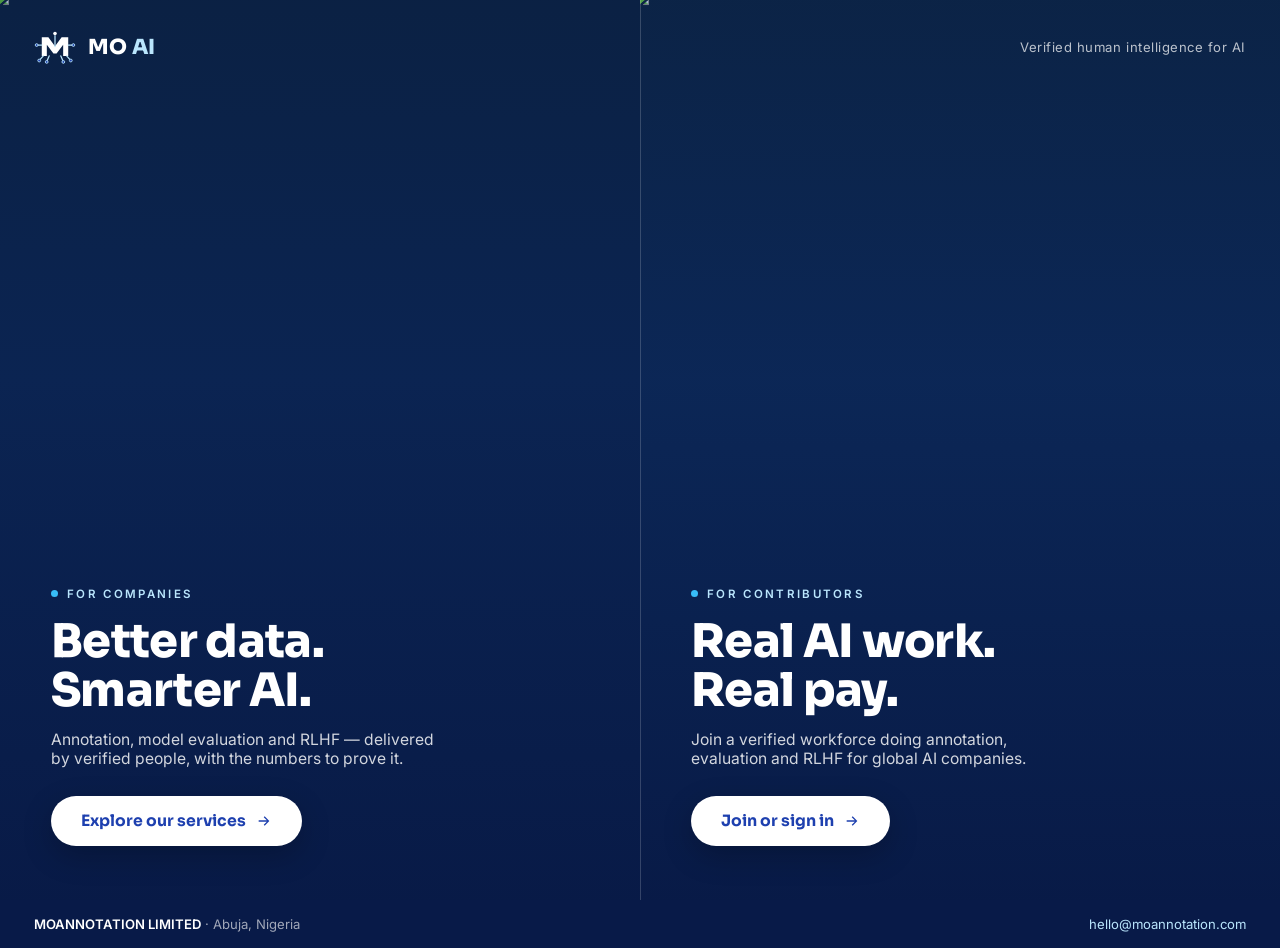
==== commit 84748ec2: "Rename index (14).html to index.html" ====
--- a/index.html
+++ b/index.html
@@ -4,7 +4,7 @@
 <meta charset="UTF-8">
 <meta name="viewport" content="width=device-width, initial-scale=1.0">
 <title>MO AI — Powering AI with Verified Human Intelligence</title>
-<meta name="description" content="MO AI connects global AI companies with verified African talent for data annotation, model evaluation and RLHF. Choose your path: hire our workforce, or join it.">
+<meta name="description" content="MO AI connects global AI companies with verified African talent for data annotation, model evaluation and RLHF.">
 <link rel="canonical" href="https://moannotation.com/">
 <meta name="referrer" content="strict-origin-when-cross-origin">
 <meta name="robots" content="index, follow, max-image-preview:large">
@@ -12,54 +12,90 @@
 <meta property="og:url" content="https://moannotation.com/">
 <meta property="og:site_name" content="MO AI">
 <meta property="og:title" content="MO AI — Powering AI with Verified Human Intelligence">
-<meta property="og:description" content="MO AI connects global AI companies with verified African talent for data annotation, model evaluation and RLHF. Choose your path: hire our workforce, or join it.">
+<meta property="og:description" content="Data annotation, model evaluation and RLHF, delivered by verified African talent.">
 <meta property="og:image" content="https://moannotation.com/assets/og-image.png">
 <meta property="og:image:width" content="1200">
 <meta property="og:image:height" content="630">
 <meta name="twitter:card" content="summary_large_image">
-<meta name="twitter:title" content="MO AI — Powering AI with Verified Human Intelligence">
-<meta name="twitter:description" content="MO AI connects global AI companies with verified African talent for data annotation, model evaluation and RLHF. Choose your path: hire our workforce, or join it.">
 <meta name="twitter:image" content="https://moannotation.com/assets/og-image.png">
-<meta name="theme-color" content="#2563EB">
+<meta name="theme-color" content="#1E40AF">
 <link rel="icon" href="assets/favicon.ico" sizes="any">
 <link rel="icon" type="image/png" sizes="32x32" href="assets/favicon-32.png">
 <link rel="apple-touch-icon" href="assets/apple-touch-icon.png">
 <link rel="preconnect" href="https://fonts.googleapis.com">
 <link rel="preconnect" href="https://fonts.gstatic.com" crossorigin>
-<link href="https://fonts.googleapis.com/css2?family=Sora:wght@600;700;800&family=Inter:wght@400;500;600;700&display=swap" rel="stylesheet">
-<link rel="stylesheet" href="assets/style.css">
+<link href="https://fonts.googleapis.com/css2?family=Sora:wght@600;700;800&family=Inter:wght@400;500;600&display=swap" rel="stylesheet">
 <style>
-body{background:linear-gradient(150deg,#1E40AF 0%,#2563EB 45%,#38BDF8 120%);min-height:100vh;display:flex;flex-direction:column}
-.gate-wrap{flex:1;display:flex;flex-direction:column;align-items:center;justify-content:center;padding:48px 24px;text-align:center;position:relative;overflow:hidden}
-.gate-wrap::before,.gate-wrap::after{content:"";position:absolute;border-radius:50%;border:3px solid rgba(255,255,255,.3);pointer-events:none}
-.gate-wrap::before{width:620px;height:620px;top:-260px;right:-200px}
-.gate-wrap::after{width:420px;height:420px;bottom:-200px;left:-160px}
-.gate-logo{width:104px;height:104px;margin-bottom:18px;position:relative}
-.gate-name{font-family:var(--sora);font-weight:800;font-size:2.4rem;color:#fff;letter-spacing:.01em;margin-bottom:8px;position:relative}
-.gate-name .ai{color:#BAE6FD}
-.gate-tag{color:#DCEEFF;font-size:1.05rem;margin-bottom:44px;max-width:32rem;position:relative}
-.gate-q{font-family:var(--sora);font-weight:700;font-size:1.05rem;color:#BAE6FD;letter-spacing:.14em;text-transform:uppercase;margin-bottom:22px;position:relative}
-.gate-cards{display:grid;grid-template-columns:repeat(2,minmax(0,1fr));gap:22px;max-width:820px;width:100%;position:relative}
-.gate-card{background:#fff;border-radius:26px;padding:38px 32px;text-align:left;text-decoration:none;color:var(--ink);
- box-shadow:0 18px 44px rgba(11,31,58,.22);transition:transform .18s ease,box-shadow .18s ease;display:flex;flex-direction:column}
-.gate-card:hover,.gate-card:focus-visible{transform:translateY(-6px);box-shadow:0 26px 56px rgba(11,31,58,.3)}
-.gate-card .chip{width:62px;height:62px;border-radius:50%;display:flex;align-items:center;justify-content:center;margin-bottom:20px}
-.gate-card .chip svg{width:28px;height:28px;fill:#fff}
-.gate-card h2{font-family:var(--sora);font-weight:800;font-size:1.45rem;margin-bottom:8px;max-width:none}
-.gate-card p{color:var(--mute);font-size:.97rem;margin-bottom:18px}
-.gate-card ul{list-style:none;display:flex;flex-direction:column;gap:8px;margin-bottom:24px}
-.gate-card li{font-size:.9rem;color:var(--mute);padding-left:20px;position:relative}
-.gate-card li::before{content:"";position:absolute;left:0;top:8px;width:7px;height:7px;border-radius:50%;background:var(--sky)}
-.gate-card .go{margin-top:auto;font-family:var(--sora);font-weight:700;color:var(--blue);display:flex;align-items:center;gap:8px}
-.gate-foot{padding:22px 24px;text-align:center;color:#BFDBFE;font-size:.86rem;position:relative}
-.gate-foot a{color:#fff}
-@media (max-width:760px){.gate-cards{grid-template-columns:1fr}.gate-name{font-size:2rem}}
+*{margin:0;padding:0;box-sizing:border-box}
+:root{--deep:#0B2A6F;--blue:#1E40AF;--blue2:#2563EB;--sky:#38BDF8;--sky-lt:#BAE6FD}
+html,body{height:100%}
+body{font-family:'Inter',sans-serif;background:#0B1F3A;color:#fff;overflow-x:hidden}
+a{text-decoration:none;color:inherit}
+:focus-visible{outline:3px solid var(--sky);outline-offset:-6px}
+
+/* ---------- masthead ---------- */
+.mast{position:absolute;top:0;left:0;right:0;z-index:5;display:flex;align-items:center;justify-content:space-between;
+  padding:26px 34px}
+.mark{display:flex;align-items:center;gap:12px}
+.mark svg{width:42px;height:42px}
+.mark span{font-family:'Sora',sans-serif;font-weight:800;font-size:1.3rem;letter-spacing:.01em}
+.mark .ai{color:var(--sky-lt)}
+.mast .tag{font-size:.82rem;color:rgba(255,255,255,.72);letter-spacing:.04em}
+@media (max-width:760px){.mast .tag{display:none}}
+
+/* ---------- split ---------- */
+.split{display:grid;grid-template-columns:1fr 1fr;min-height:100vh}
+.panel{position:relative;display:flex;flex-direction:column;justify-content:flex-end;
+  padding:0 clamp(28px,4vw,64px) clamp(44px,6vh,76px);overflow:hidden;isolation:isolate;
+  transition:flex-basis .4s ease}
+.panel img{position:absolute;inset:0;width:100%;height:100%;object-fit:cover;object-position:center top;z-index:-2;
+  transform:scale(1.03);transition:transform .8s cubic-bezier(.2,.7,.2,1)}
+.panel::after{content:"";position:absolute;inset:0;z-index:-1;transition:opacity .4s ease}
+.panel-a::after{background:linear-gradient(180deg,rgba(11,42,111,.18) 0%,rgba(11,42,111,.45) 42%,rgba(8,26,72,.93) 100%)}
+.panel-b::after{background:linear-gradient(180deg,rgba(14,60,140,.15) 0%,rgba(12,48,120,.45) 42%,rgba(8,26,72,.93) 100%)}
+.panel:hover img,.panel:focus-within img{transform:scale(1.09)}
+.panel:hover::after,.panel:focus-within::after{opacity:.86}
+.divider{position:absolute;top:0;bottom:0;left:50%;width:1px;background:rgba(255,255,255,.18);z-index:4}
+
+.eyebrow{align-self:flex-start;display:inline-flex;align-items:center;gap:9px;font-size:.72rem;font-weight:600;letter-spacing:.2em;
+  text-transform:uppercase;color:var(--sky-lt);margin-bottom:16px}
+.eyebrow i{width:7px;height:7px;border-radius:50%;background:var(--sky);display:block}
+.panel h2,.panel p{max-width:26rem}
+.panel h2{font-family:'Sora',sans-serif;font-weight:800;font-size:clamp(2rem,3.6vw,3.1rem);line-height:1.08;
+  letter-spacing:-.015em;margin-bottom:14px}
+.panel p{font-size:clamp(.98rem,1.15vw,1.08rem);color:rgba(255,255,255,.82);max-width:24rem;margin-bottom:28px}
+.cta{align-self:flex-start;display:inline-flex;align-items:center;gap:10px;background:#fff;color:var(--blue);
+  font-family:'Sora',sans-serif;font-weight:700;font-size:.98rem;padding:15px 30px;border-radius:999px;
+  transition:transform .18s ease,box-shadow .18s ease;box-shadow:0 10px 30px rgba(0,0,0,.22)}
+.panel:hover .cta{transform:translateY(-3px);box-shadow:0 16px 38px rgba(0,0,0,.3)}
+.cta svg{width:16px;height:16px;fill:currentColor;transition:transform .18s ease}
+.panel:hover .cta svg{transform:translateX(4px)}
+
+/* ---------- footer strip ---------- */
+.strip{position:relative;z-index:5;background:#081A48;display:flex;align-items:center;justify-content:space-between;
+  gap:20px;flex-wrap:wrap;padding:16px 34px;font-size:.82rem;color:rgba(255,255,255,.62)}
+.strip b{color:#fff;font-weight:600}
+.strip a{color:var(--sky-lt)}
+.strip a:hover{color:#fff}
+
+@media (max-width:820px){
+  .split{grid-template-columns:1fr;min-height:0}
+  .divider{display:none}
+  .panel{min-height:62vh;padding-bottom:40px}
+  .mast{padding:20px}
+  .strip{padding:16px 20px;font-size:.78rem}
+}
+@media (prefers-reduced-motion:reduce){
+  .panel img,.panel::after,.cta,.cta svg{transition:none}
+  .panel:hover img{transform:scale(1.03)}
+}
 </style>
 </head>
 <body>
-<a class="skip" href="#content">Skip to content</a>
-<main id="content" class="gate-wrap">
-  <div class="gate-logo"><svg viewBox="-4 6 108 90" aria-hidden="true">
+
+<header class="mast">
+  <a class="mark" href="/" aria-label="MO AI">
+    <svg viewBox="-4 6 108 90" aria-hidden="true">
     <polygon points="16,26 33,26 50,49 67,26 84,26 84,74 71,74 71,45 54,68 46,68 29,45 29,74 16,74" fill="#fff"/>
     <g stroke="#BAE6FD" stroke-width="3.2" stroke-linecap="round">
       <line x1="50" y1="50" x2="50" y2="22"/><line x1="35" y1="74" x2="30" y2="86"/><line x1="65" y1="74" x2="70" y2="86"/>
@@ -71,56 +107,42 @@
       <circle cx="90.6" cy="85.8" r="3.6"/><circle cx="2.8" cy="46" r="3.6"/><circle cx="97.2" cy="46" r="3.6"/>
     </g>
     <circle cx="50" cy="16.5" r="4.6" fill="#fff"/>
-  </svg></div>
-  <div class="gate-name"><span class="mo">MO</span> <span class="ai">AI</span></div>
-  <p class="gate-tag">Powering AI with verified human intelligence — data annotation, model evaluation, RLHF and human-in-the-loop operations.</p>
+  </svg>
+    <span>MO <span class="ai">AI</span></span>
+  </a>
+  <span class="tag">Verified human intelligence for AI</span>
+</header>
 
-  <p class="gate-q">I am here as a…</p>
-  <div class="gate-cards">
-    <a class="gate-card" href="companies.html">
-      <div class="chip c-blue"><svg viewBox="0 0 24 24"><path d="M3 21V7l7-4 7 4v3h4v11h-8v-4h-2v4H3zm2-2h4v-3H5v3zm0-5h4v-3H5v3zm0-5h4V6H5v3zm6 10h4v-3h-4v3zm0-5h4v-3h-4v3zm0-5h4V6h-4v3zm8 10h2v-3h-2v3zm0-5h2v-3h-2v3z"/></svg></div>
-      <h2>Company</h2>
-      <p>You need training data, model evaluation or RLHF delivered to enterprise standards.</p>
-      <ul>
-        <li>What we deliver and how we operate</li>
-        <li>Security, compliance and engagement models</li>
-        <li>Start with a low-risk pilot project</li>
-      </ul>
-      <span class="go">See what we offer &rarr;</span>
-    </a>
+<main class="split">
+  <span class="divider" aria-hidden="true"></span>
 
-    <a class="gate-card" href="contributors.html">
-      <div class="chip c-sky"><svg viewBox="0 0 24 24"><path d="M12 12a5 5 0 1 0 0-10 5 5 0 0 0 0 10zm0 2c-4.4 0-8 2.2-8 5v3h16v-3c0-2.8-3.6-5-8-5z"/></svg></div>
-      <h2>Contributor</h2>
-      <p>You want to earn from real AI projects — annotation, evaluation and RLHF work.</p>
-      <ul>
-        <li>Create an account and track your application</li>
-        <li>Free training and certification</li>
-        <li>Fair, transparent pay</li>
-      </ul>
-      <span class="go">Join or sign in &rarr;</span>
-    </a>
-  </div>
+  <a class="panel panel-a" href="companies.html">
+    <img src="assets/photo-client.jpg" alt="" loading="eager" fetchpriority="high" width="900" height="1200">
+    <span class="eyebrow"><i></i>For companies</span>
+    <h2>Better data.<br>Smarter AI.</h2>
+    <p>Annotation, model evaluation and RLHF — delivered by verified people, with the numbers to prove it.</p>
+    <span class="cta">Explore our services <svg viewBox="0 0 24 24"><path d="M13 5l7 7-7 7-1.4-1.4 4.6-4.6H4v-2h12.2l-4.6-4.6z"/></svg></span>
+  </a>
+
+  <a class="panel panel-b" href="contributors.html">
+    <img src="assets/photo-contributor.jpg" alt="" loading="eager" width="900" height="1200">
+    <span class="eyebrow"><i></i>For contributors</span>
+    <h2>Real AI work.<br>Real pay.</h2>
+    <p>Join a verified workforce doing annotation, evaluation and RLHF for global AI companies.</p>
+    <span class="cta">Join or sign in <svg viewBox="0 0 24 24"><path d="M13 5l7 7-7 7-1.4-1.4 4.6-4.6H4v-2h12.2l-4.6-4.6z"/></svg></span>
+  </a>
 </main>
 
-<div class="gate-foot">
-  MOANNOTATION LIMITED, trading as MO AI · Abuja, FCT, Nigeria ·
-  <a href="mailto:hello@moannotation.com">hello@moannotation.com</a>
+<div class="strip">
+  <span><b>MOANNOTATION LIMITED</b> · Abuja, Nigeria</span>
+  <span><a href="mailto:hello@moannotation.com">hello@moannotation.com</a></span>
 </div>
 
 <script>
-// remember the last choice and offer a fast path back
 try{
-  const last = localStorage.getItem('moai_path');
-  if(last){
-    document.querySelectorAll('.gate-card').forEach(c=>{
-      if(c.getAttribute('href').startsWith(last)) c.style.outline='3px solid rgba(255,255,255,.85)';
-    });
-  }
-  document.querySelectorAll('.gate-card').forEach(c=>c.addEventListener('click',()=>{
-    localStorage.setItem('moai_path', c.getAttribute('href'));
-  }));
+  document.querySelectorAll('.panel').forEach(p =>
+    p.addEventListener('click', () => localStorage.setItem('moai_path', p.getAttribute('href'))));
 }catch(e){}
 </script>
 </body>
-</html>+</html>
